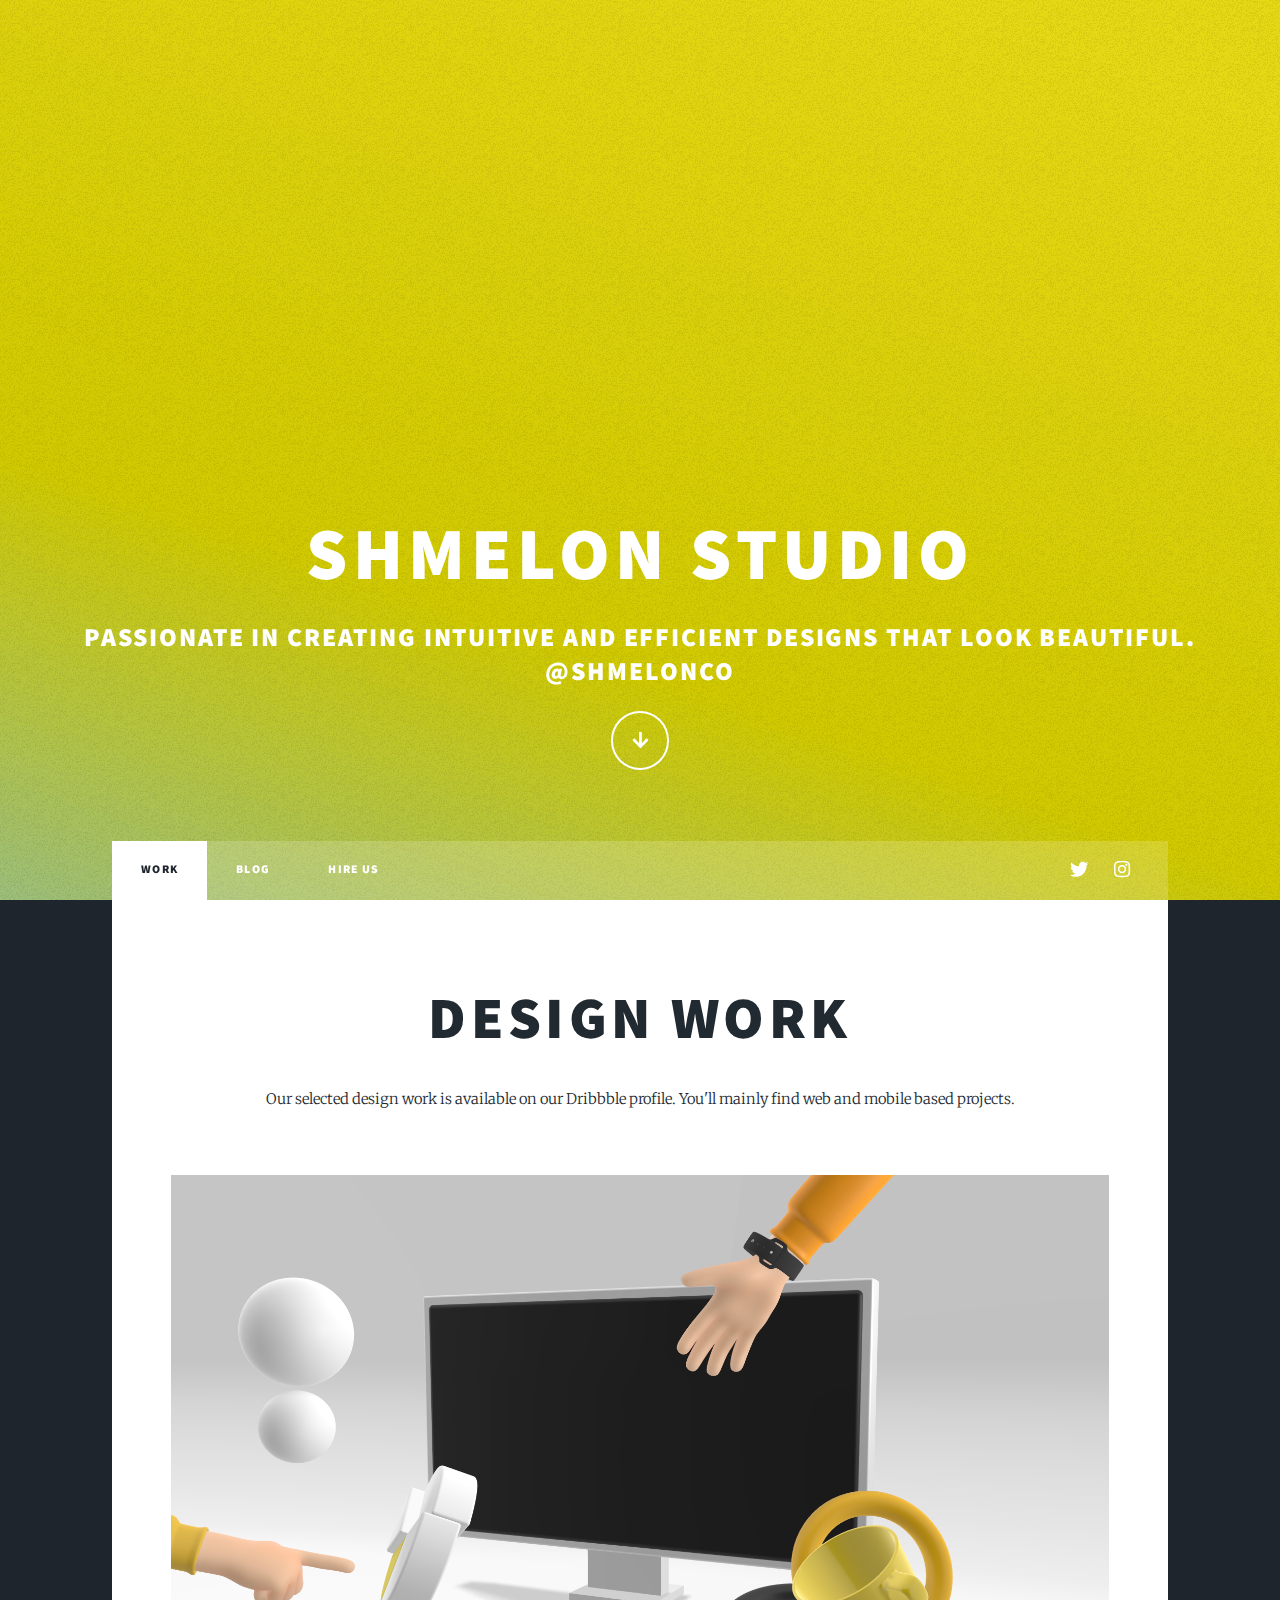
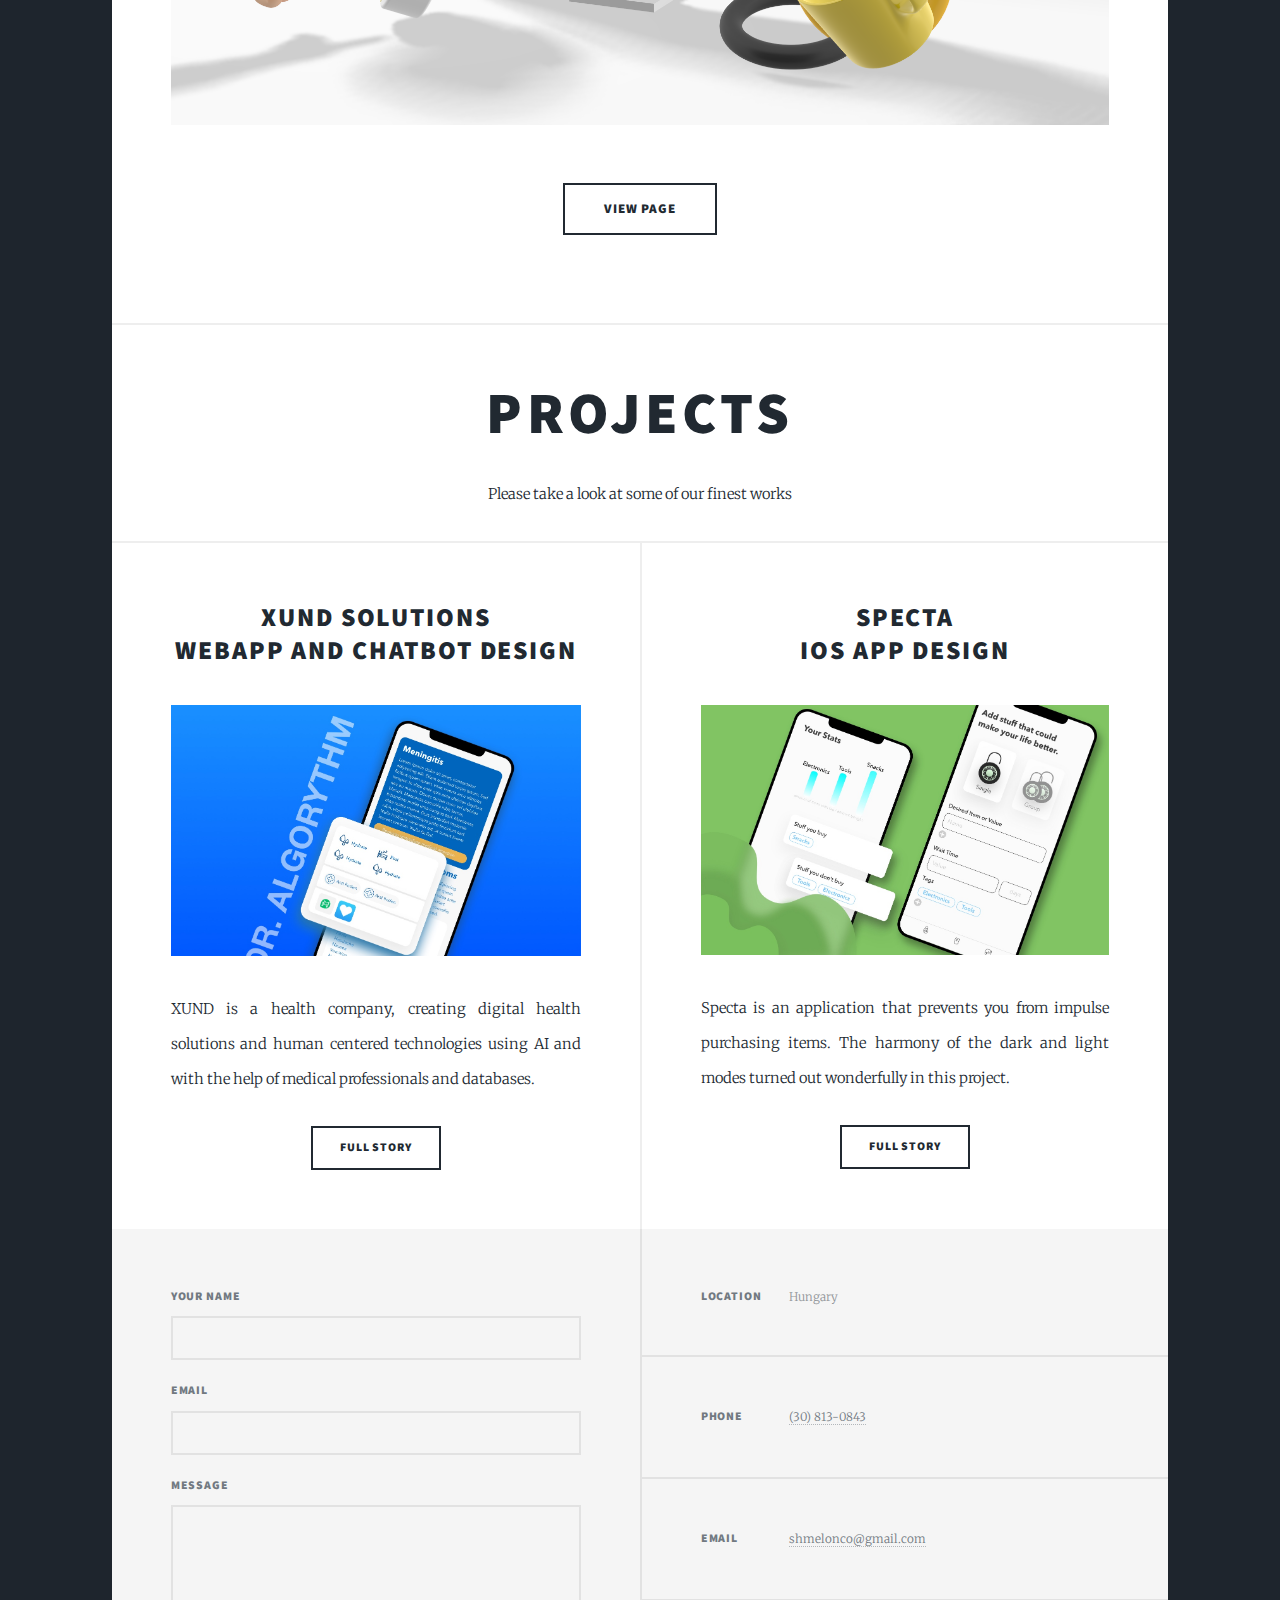
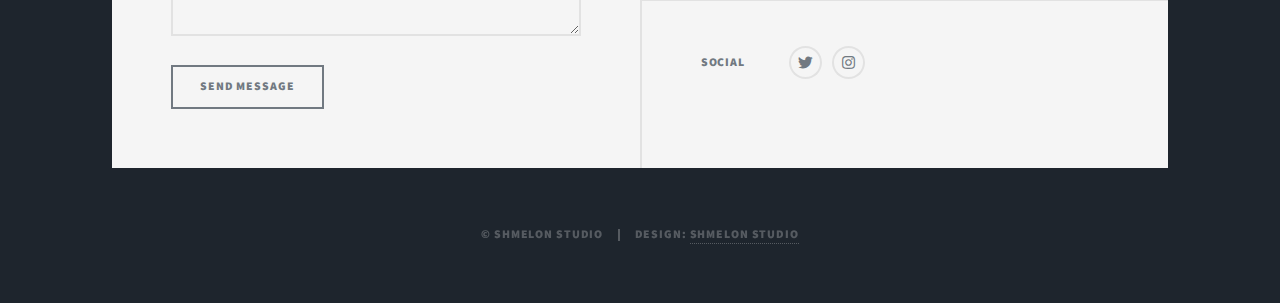
==== index.html @ ffd847ae "Add files via upload" ====
<!DOCTYPE HTML>
<!--
	Shmelon Studios
	shmelon.github.com | @shmelonco	
-->
<html>
	<head>
		<title>Shmelon Co.</title>
		<meta charset="utf-8" />
		<meta name="viewport" content="width=device-width, initial-scale=1, user-scalable=no" />
		<link rel="stylesheet" href="assets/css/main.css" />
		<noscript><link rel="stylesheet" href="assets/css/noscript.css" /></noscript>
	</head>
	<body class="is-preload">

		<!-- Wrapper -->
			<div id="wrapper" class="fade-in">

				<!-- Intro -->
					<div id="intro">
						<h1>SHMELON STUDIO</h1>
						<h2>Passionate in creating intuitive and efficient designs that look beautiful.<br/> <a href="https://twitter.com/shmelonco">@shmelonco</a></h2>
						<ul class="actions">
							<li><a href="#header" class="button icon solid solo fa-arrow-down scrolly">Continue</a></li>
						</ul>
					</div>

				<!-- Header -->
					<header id="header">
						<a href="index.html" class="logo">shmelon studio</a>
					</header>

				<!-- Nav -->
					<nav id="nav">
						<ul class="links">
							<li class="active"><a href="index.html">Work</a></li>
							<li><a href="generic.html">Blog</a></li>
							<li><a href="elements.html">Hire us</a></li>
						</ul>
						<ul class="icons">
							<li><a href="https://twitter.com/shmelonco" class="icon brands fa-twitter"><span class="label">Twitter</span></a></li>
							<li><a href="https://www.instagram.com/shmelonstudios/?hl=en" class="icon brands fa-instagram"><span class="label">Instagram</span></a></li>
						</ul>
					</nav>

				<!-- Main -->
					<div id="main">

						<!-- Featured Post -->
							<article class="post featured">
								<header class="major">
									<h2><a href="https://dribbble.com/ShmelonStudios/shots">Design Work</a></h2>
									<h>Our selected design work is available on our Dribbble profile. You'll mainly find web and mobile based projects.</h>
								</header>
								<a href="https://dribbble.com/ShmelonStudios/shots" class="image main"><img src="images/side_view.png" alt="" /></a>
								<ul class="actions special">
									<li><a href="https://dribbble.com/ShmelonStudios/shots" class="button large">View Page</a></li>
								</ul>
							</article>

						<!-- Posts -->
						<header class="major">
							<h1>Projects</a></h1>
							<h>Please take a look at some of our finest works</h>
						</header>

							<section class="posts">
								<article>
									<header>
										
										<h2><a href="#">XUND Solutions<br />
										Webapp and Chatbot design</a></h2>
									</header>
									<a href="#" class="image fit"><img src="images/xunddisplay.jpg" alt="" /></a>
									<p>XUND is a health company, creating digital health solutions and human centered technologies using AI and with the help of medical professionals and databases.</p>
									<ul class="actions special">
										<li><a href="#" class="button">Full Story</a></li>
									</ul>
								</article>
								<article>
									<header>
										
										<h2><a href="#">Specta<br />
										iOS App design</a></h2>
									</header>
									<a href="#" class="image fit"><img src="images/spectadisplay.jpg" alt="" /></a>
									<p>Specta is an application that prevents you from impulse purchasing items. The harmony of the dark and light modes turned out wonderfully in this project.</p>
									<ul class="actions special">
										<li><a href="#" class="button">Full Story</a></li>
									</ul>
								</article>
								
							</section>
					</div>

				<!-- Footer -->
					<footer id="footer">
						<section>
							<form method="post" action="#">
								<div class="fields">
									<div class="field">
										<label for="name">Your Name</label>
										<input type="text" name="name" id="name" />
									</div>
									<div class="field">
										<label for="email">Email</label>
										<input type="text" name="email" id="email" />
									</div>
									<div class="field">
										<label for="message">Message</label>
										<textarea name="message" id="message" rows="3"></textarea>
									</div>
								</div>
								<ul class="actions">
									<li><input type="submit" value="Send Message" /></li>
								</ul>
							</form>
						</section>
						<section class="split contact">
							<section class="alt">
								<h3>Location</h3>
								<p>Hungary</p>
							</section>
							<section>
								<h3>Phone</h3>
								<p><a href="#">(30) 813-0843</a></p>
							</section>
							<section>
								<h3>Email</h3>
								<p><a href="#">shmelonco@gmail.com</a></p>
							</section>
							<section>
								<h3>Social</h3>
								<ul class="icons alt">
									<li><a href="https://twitter.com/shmelonco" class="icon brands alt fa-twitter"><span class="label">Twitter</span></a></li>
									
									<li><a href="https://www.instagram.com/shmelonstudios/?hl=en" class="icon brands alt fa-instagram"><span class="label">Instagram</span></a></li>
									
								</ul>
							</section>
						</section>
					</footer>

				<!-- Copyright -->
					<div id="copyright">
						<ul><li>&copy; Shmelon Studio</li><li>Design: <a href="#">Shmelon Studio</a></li></ul>
					</div>

			</div>

		<!-- Scripts -->
			<script src="assets/js/jquery.min.js"></script>
			<script src="assets/js/jquery.scrollex.min.js"></script>
			<script src="assets/js/jquery.scrolly.min.js"></script>
			<script src="assets/js/browser.min.js"></script>
			<script src="assets/js/breakpoints.min.js"></script>
			<script src="assets/js/util.js"></script>
			<script src="assets/js/main.js"></script>

	</body>
</html>
---- assets/css/main.css ----
@import url(fontawesome-all.min.css);
@import url("https://fonts.googleapis.com/css?family=Merriweather:300,700,300italic,700italic|Source+Sans+Pro:900");

/*
	Massively by HTML5 UP
	html5up.net | @ajlkn
	Free for personal and commercial use under the CCA 3.0 license (html5up.net/license)
*/

html, body, div, span, applet, object,
iframe, h1, h2, h3, h4, h5, h6, p, blockquote,
pre, a, abbr, acronym, address, big, cite,
code, del, dfn, em, img, ins, kbd, q, s, samp,
small, strike, strong, sub, sup, tt, var, b,
u, i, center, dl, dt, dd, ol, ul, li, fieldset,
form, label, legend, table, caption, tbody,
tfoot, thead, tr, th, td, article, aside,
canvas, details, embed, figure, figcaption,
footer, header, hgroup, menu, nav, output, ruby,
section, summary, time, mark, audio, video {
	margin: 0;
	padding: 0;
	border: 0;
	font-size: 100%;
	font: inherit;
	vertical-align: baseline;}

article, aside, details, figcaption, figure,
footer, header, hgroup, menu, nav, section {
	display: block;}

body {
	line-height: 1;
}

ol, ul {
	list-style: none;
}

blockquote, q {
	quotes: none;
}

	blockquote:before, blockquote:after, q:before, q:after {
		content: '';
		content: none;
	}

table {
	border-collapse: collapse;
	border-spacing: 0;
}

body {
	-webkit-text-size-adjust: none;
}

mark {
	background-color: transparent;
	color: inherit;
}

input::-moz-focus-inner {
	border: 0;
	padding: 0;
}

input, select, textarea {
	-moz-appearance: none;
	-webkit-appearance: none;
	-ms-appearance: none;
	appearance: none;
}

/* Basic */

	@-ms-viewport {
		width: device-width;
	}

	body {
		-ms-overflow-style: scrollbar;
	}

	@media screen and (max-width: 480px) {

		html, body {
			min-width: 320px;
		}

	}

	html {
		box-sizing: border-box;
	}

	*, *:before, *:after {
		box-sizing: inherit;
	}

	body {
		background-color: #1e252d;
	}

		body.is-preload *, body.is-preload *:before, body.is-preload *:after {
			-moz-animation: none !important;
			-webkit-animation: none !important;
			-ms-animation: none !important;
			animation: none !important;
			-moz-transition: none !important;
			-webkit-transition: none !important;
			-ms-transition: none !important;
			transition: none !important;
		}

/* Type */

	html {
		font-size: 16pt;
	}

		@media screen and (max-width: 1680px) {

			html {
				font-size: 12pt;
			}

		}

		@media screen and (max-width: 1280px) {

			html {
				font-size: 11pt;
			}

		}

		@media screen and (max-width: 360px) {

			html {
				font-size: 10pt;
			}

		}

	body {
		color: #212931;
	}

	body, input, select, textarea {
		font-family: "Merriweather", Georgia, serif;
		font-weight: 300;
		font-size: 1rem;
		line-height: 2.375;
	}

	a {
		-moz-transition: color 0.2s ease-in-out, background-color 0.2s ease-in-out, border-color 0.2s ease-in-out, box-shadow 0.2s ease-in-out;
		-webkit-transition: color 0.2s ease-in-out, background-color 0.2s ease-in-out, border-color 0.2s ease-in-out, box-shadow 0.2s ease-in-out;
		-ms-transition: color 0.2s ease-in-out, background-color 0.2s ease-in-out, border-color 0.2s ease-in-out, box-shadow 0.2s ease-in-out;
		transition: color 0.2s ease-in-out, background-color 0.2s ease-in-out, border-color 0.2s ease-in-out, box-shadow 0.2s ease-in-out;
		border-bottom: dotted 1px;
		text-decoration: none;
	}

		a:hover {
			border-bottom-color: transparent;
		}

	strong, b {
		font-weight: 600;
	}

	em, i {
		font-style: italic;
	}

	p {
		text-align: justify;
		margin: 0 0 2rem 0;
	}

	h1, h2, h3, h4, h5, h6 {
		font-family: "Source Sans Pro", Helvetica, sans-serif;
		font-weight: 900;
		line-height: 1.5;
		letter-spacing: 0.075em;
		text-transform: uppercase;
		margin: 0 0 1rem 0;
	}

		h1 a, h2 a, h3 a, h4 a, h5 a, h6 a {
			border-bottom: 0;
			color: inherit;
			text-decoration: none;
		}

	h1 {
		font-size: 4rem;
		line-height: 1.1;
		margin: 0 0 2rem 0;
	}

	h2 {
		font-size: 1.75rem;
		line-height: 1.3;
		margin: 0 0 1.5rem 0;
	}

	h3 {
		font-size: 1.25rem;
		margin: 0 0 1.5rem 0;
	}

	h4 {
		font-size: 1rem;
	}

	h5 {
		font-size: 0.9rem;
	}

	h6 {
		font-size: 0.8rem;
	}

	sub {
		font-size: 0.8rem;
		position: relative;
		top: 0.5rem;
	}

	sup {
		font-size: 0.8rem;
		position: relative;
		top: -0.5rem;
	}

	blockquote {
		border-left: solid 4px;
		font-style: italic;
		margin: 0 0 2rem 0;
		padding: 0.5rem 0 0.5rem 2rem;
	}

	code {
		border: solid 2px;
		font-family: "Courier New", monospace;
		font-size: 0.9rem;
		margin: 0 0.25rem;
		padding: 0.25rem 0.65rem;
	}

	pre {
		-webkit-overflow-scrolling: touch;
		font-family: "Courier New", monospace;
		font-size: 0.9rem;
		margin: 0 0 2rem 0;
	}

		pre code {
			display: block;
			line-height: 1.75;
			padding: 1rem 1.5rem;
			overflow-x: auto;
		}

	hr {
		border: 0;
		border-bottom: solid 2px;
		margin: 3rem 0;
	}

		hr.major {
			margin: 5rem 0;
		}

	.align-left {
		text-align: left;
	}

	.align-center {
		text-align: center;
	}

	.align-right {
		text-align: right;
	}

	input, select, textarea {
		color: #212931;
	}

	a {
		color: #212931;
		border-bottom-color: rgba(33, 41, 49, 0.5);
	}

		a:hover {
			border-bottom-color: transparent;
			color: #18bfef !important;
		}

	strong, b {
		color: #212931;
	}

	h1, h2, h3, h4, h5, h6 {
		color: #212931;
	}

	blockquote {
		border-left-color: #eeeeee;
	}

	code {
		background: rgba(220, 220, 220, 0.25);
		border-color: #eeeeee;
	}

	hr {
		border-bottom-color: #eeeeee;
	}

/* Row */

	.row {
		display: flex;
		flex-wrap: wrap;
		box-sizing: border-box;
		align-items: stretch;
	}

		.row > * {
			box-sizing: border-box;
		}

		.row.gtr-uniform > * > :last-child {
			margin-bottom: 0;
		}

		.row.aln-left {
			justify-content: flex-start;
		}

		.row.aln-center {
			justify-content: center;
		}

		.row.aln-right {
			justify-content: flex-end;
		}

		.row.aln-top {
			align-items: flex-start;
		}

		.row.aln-middle {
			align-items: center;
		}

		.row.aln-bottom {
			align-items: flex-end;
		}

		.row > .imp {
			order: -1;
		}

		.row > .col-1 {
			width: 8.33333%;
		}

		.row > .off-1 {
			margin-left: 8.33333%;
		}

		.row > .col-2 {
			width: 16.66667%;
		}

		.row > .off-2 {
			margin-left: 16.66667%;
		}

		.row > .col-3 {
			width: 25%;
		}

		.row > .off-3 {
			margin-left: 25%;
		}

		.row > .col-4 {
			width: 33.33333%;
		}

		.row > .off-4 {
			margin-left: 33.33333%;
		}

		.row > .col-5 {
			width: 41.66667%;
		}

		.row > .off-5 {
			margin-left: 41.66667%;
		}

		.row > .col-6 {
			width: 50%;
		}

		.row > .off-6 {
			margin-left: 50%;
		}

		.row > .col-7 {
			width: 58.33333%;
		}

		.row > .off-7 {
			margin-left: 58.33333%;
		}

		.row > .col-8 {
			width: 66.66667%;
		}

		.row > .off-8 {
			margin-left: 66.66667%;
		}

		.row > .col-9 {
			width: 75%;
		}

		.row > .off-9 {
			margin-left: 75%;
		}

		.row > .col-10 {
			width: 83.33333%;
		}

		.row > .off-10 {
			margin-left: 83.33333%;
		}

		.row > .col-11 {
			width: 91.66667%;
		}

		.row > .off-11 {
			margin-left: 91.66667%;
		}

		.row > .col-12 {
			width: 100%;
		}

		.row > .off-12 {
			margin-left: 100%;
		}

		.row.gtr-0 {
			margin-top: 0;
			margin-left: 0rem;
		}

			.row.gtr-0 > * {
				padding: 0 0 0 0rem;
			}

			.row.gtr-0.gtr-uniform {
				margin-top: 0rem;
			}

				.row.gtr-0.gtr-uniform > * {
					padding-top: 0rem;
				}

		.row.gtr-25 {
			margin-top: 0;
			margin-left: -0.375rem;
		}

			.row.gtr-25 > * {
				padding: 0 0 0 0.375rem;
			}

			.row.gtr-25.gtr-uniform {
				margin-top: -0.375rem;
			}

				.row.gtr-25.gtr-uniform > * {
					padding-top: 0.375rem;
				}

		.row.gtr-50 {
			margin-top: 0;
			margin-left: -0.75rem;
		}

			.row.gtr-50 > * {
				padding: 0 0 0 0.75rem;
			}

			.row.gtr-50.gtr-uniform {
				margin-top: -0.75rem;
			}

				.row.gtr-50.gtr-uniform > * {
					padding-top: 0.75rem;
				}

		.row {
			margin-top: 0;
			margin-left: -1.5rem;
		}

			.row > * {
				padding: 0 0 0 1.5rem;
			}

			.row.gtr-uniform {
				margin-top: -1.5rem;
			}

				.row.gtr-uniform > * {
					padding-top: 1.5rem;
				}

		.row.gtr-150 {
			margin-top: 0;
			margin-left: -2.25rem;
		}

			.row.gtr-150 > * {
				padding: 0 0 0 2.25rem;
			}

			.row.gtr-150.gtr-uniform {
				margin-top: -2.25rem;
			}

				.row.gtr-150.gtr-uniform > * {
					padding-top: 2.25rem;
				}

		.row.gtr-200 {
			margin-top: 0;
			margin-left: -3rem;
		}

			.row.gtr-200 > * {
				padding: 0 0 0 3rem;
			}

			.row.gtr-200.gtr-uniform {
				margin-top: -3rem;
			}

				.row.gtr-200.gtr-uniform > * {
					padding-top: 3rem;
				}

		@media screen and (max-width: 1680px) {

			.row {
				display: flex;
				flex-wrap: wrap;
				box-sizing: border-box;
				align-items: stretch;
			}

				.row > * {
					box-sizing: border-box;
				}

				.row.gtr-uniform > * > :last-child {
					margin-bottom: 0;
				}

				.row.aln-left {
					justify-content: flex-start;
				}

				.row.aln-center {
					justify-content: center;
				}

				.row.aln-right {
					justify-content: flex-end;
				}

				.row.aln-top {
					align-items: flex-start;
				}

				.row.aln-middle {
					align-items: center;
				}

				.row.aln-bottom {
					align-items: flex-end;
				}

				.row > .imp-xlarge {
					order: -1;
				}

				.row > .col-1-xlarge {
					width: 8.33333%;
				}

				.row > .off-1-xlarge {
					margin-left: 8.33333%;
				}

				.row > .col-2-xlarge {
					width: 16.66667%;
				}

				.row > .off-2-xlarge {
					margin-left: 16.66667%;
				}

				.row > .col-3-xlarge {
					width: 25%;
				}

				.row > .off-3-xlarge {
					margin-left: 25%;
				}

				.row > .col-4-xlarge {
					width: 33.33333%;
				}

				.row > .off-4-xlarge {
					margin-left: 33.33333%;
				}

				.row > .col-5-xlarge {
					width: 41.66667%;
				}

				.row > .off-5-xlarge {
					margin-left: 41.66667%;
				}

				.row > .col-6-xlarge {
					width: 50%;
				}

				.row > .off-6-xlarge {
					margin-left: 50%;
				}

				.row > .col-7-xlarge {
					width: 58.33333%;
				}

				.row > .off-7-xlarge {
					margin-left: 58.33333%;
				}

				.row > .col-8-xlarge {
					width: 66.66667%;
				}

				.row > .off-8-xlarge {
					margin-left: 66.66667%;
				}

				.row > .col-9-xlarge {
					width: 75%;
				}

				.row > .off-9-xlarge {
					margin-left: 75%;
				}

				.row > .col-10-xlarge {
					width: 83.33333%;
				}

				.row > .off-10-xlarge {
					margin-left: 83.33333%;
				}

				.row > .col-11-xlarge {
					width: 91.66667%;
				}

				.row > .off-11-xlarge {
					margin-left: 91.66667%;
				}

				.row > .col-12-xlarge {
					width: 100%;
				}

				.row > .off-12-xlarge {
					margin-left: 100%;
				}

				.row.gtr-0 {
					margin-top: 0;
					margin-left: 0rem;
				}

					.row.gtr-0 > * {
						padding: 0 0 0 0rem;
					}

					.row.gtr-0.gtr-uniform {
						margin-top: 0rem;
					}

						.row.gtr-0.gtr-uniform > * {
							padding-top: 0rem;
						}

				.row.gtr-25 {
					margin-top: 0;
					margin-left: -0.375rem;
				}

					.row.gtr-25 > * {
						padding: 0 0 0 0.375rem;
					}

					.row.gtr-25.gtr-uniform {
						margin-top: -0.375rem;
					}

						.row.gtr-25.gtr-uniform > * {
							padding-top: 0.375rem;
						}

				.row.gtr-50 {
					margin-top: 0;
					margin-left: -0.75rem;
				}

					.row.gtr-50 > * {
						padding: 0 0 0 0.75rem;
					}

					.row.gtr-50.gtr-uniform {
						margin-top: -0.75rem;
					}

						.row.gtr-50.gtr-uniform > * {
							padding-top: 0.75rem;
						}

				.row {
					margin-top: 0;
					margin-left: -1.5rem;
				}

					.row > * {
						padding: 0 0 0 1.5rem;
					}

					.row.gtr-uniform {
						margin-top: -1.5rem;
					}

						.row.gtr-uniform > * {
							padding-top: 1.5rem;
						}

				.row.gtr-150 {
					margin-top: 0;
					margin-left: -2.25rem;
				}

					.row.gtr-150 > * {
						padding: 0 0 0 2.25rem;
					}

					.row.gtr-150.gtr-uniform {
						margin-top: -2.25rem;
					}

						.row.gtr-150.gtr-uniform > * {
							padding-top: 2.25rem;
						}

				.row.gtr-200 {
					margin-top: 0;
					margin-left: -3rem;
				}

					.row.gtr-200 > * {
						padding: 0 0 0 3rem;
					}

					.row.gtr-200.gtr-uniform {
						margin-top: -3rem;
					}

						.row.gtr-200.gtr-uniform > * {
							padding-top: 3rem;
						}

		}

		@media screen and (max-width: 1280px) {

			.row {
				display: flex;
				flex-wrap: wrap;
				box-sizing: border-box;
				align-items: stretch;
			}

				.row > * {
					box-sizing: border-box;
				}

				.row.gtr-uniform > * > :last-child {
					margin-bottom: 0;
				}

				.row.aln-left {
					justify-content: flex-start;
				}

				.row.aln-center {
					justify-content: center;
				}

				.row.aln-right {
					justify-content: flex-end;
				}

				.row.aln-top {
					align-items: flex-start;
				}

				.row.aln-middle {
					align-items: center;
				}

				.row.aln-bottom {
					align-items: flex-end;
				}

				.row > .imp-large {
					order: -1;
				}

				.row > .col-1-large {
					width: 8.33333%;
				}

				.row > .off-1-large {
					margin-left: 8.33333%;
				}

				.row > .col-2-large {
					width: 16.66667%;
				}

				.row > .off-2-large {
					margin-left: 16.66667%;
				}

				.row > .col-3-large {
					width: 25%;
				}

				.row > .off-3-large {
					margin-left: 25%;
				}

				.row > .col-4-large {
					width: 33.33333%;
				}

				.row > .off-4-large {
					margin-left: 33.33333%;
				}

				.row > .col-5-large {
					width: 41.66667%;
				}

				.row > .off-5-large {
					margin-left: 41.66667%;
				}

				.row > .col-6-large {
					width: 50%;
				}

				.row > .off-6-large {
					margin-left: 50%;
				}

				.row > .col-7-large {
					width: 58.33333%;
				}

				.row > .off-7-large {
					margin-left: 58.33333%;
				}

				.row > .col-8-large {
					width: 66.66667%;
				}

				.row > .off-8-large {
					margin-left: 66.66667%;
				}

				.row > .col-9-large {
					width: 75%;
				}

				.row > .off-9-large {
					margin-left: 75%;
				}

				.row > .col-10-large {
					width: 83.33333%;
				}

				.row > .off-10-large {
					margin-left: 83.33333%;
				}

				.row > .col-11-large {
					width: 91.66667%;
				}

				.row > .off-11-large {
					margin-left: 91.66667%;
				}

				.row > .col-12-large {
					width: 100%;
				}

				.row > .off-12-large {
					margin-left: 100%;
				}

				.row.gtr-0 {
					margin-top: 0;
					margin-left: 0rem;
				}

					.row.gtr-0 > * {
						padding: 0 0 0 0rem;
					}

					.row.gtr-0.gtr-uniform {
						margin-top: 0rem;
					}

						.row.gtr-0.gtr-uniform > * {
							padding-top: 0rem;
						}

				.row.gtr-25 {
					margin-top: 0;
					margin-left: -0.375rem;
				}

					.row.gtr-25 > * {
						padding: 0 0 0 0.375rem;
					}

					.row.gtr-25.gtr-uniform {
						margin-top: -0.375rem;
					}

						.row.gtr-25.gtr-uniform > * {
							padding-top: 0.375rem;
						}

				.row.gtr-50 {
					margin-top: 0;
					margin-left: -0.75rem;
				}

					.row.gtr-50 > * {
						padding: 0 0 0 0.75rem;
					}

					.row.gtr-50.gtr-uniform {
						margin-top: -0.75rem;
					}

						.row.gtr-50.gtr-uniform > * {
							padding-top: 0.75rem;
						}

				.row {
					margin-top: 0;
					margin-left: -1.5rem;
				}

					.row > * {
						padding: 0 0 0 1.5rem;
					}

					.row.gtr-uniform {
						margin-top: -1.5rem;
					}

						.row.gtr-uniform > * {
							padding-top: 1.5rem;
						}

				.row.gtr-150 {
					margin-top: 0;
					margin-left: -2.25rem;
				}

					.row.gtr-150 > * {
						padding: 0 0 0 2.25rem;
					}

					.row.gtr-150.gtr-uniform {
						margin-top: -2.25rem;
					}

						.row.gtr-150.gtr-uniform > * {
							padding-top: 2.25rem;
						}

				.row.gtr-200 {
					margin-top: 0;
					margin-left: -3rem;
				}

					.row.gtr-200 > * {
						padding: 0 0 0 3rem;
					}

					.row.gtr-200.gtr-uniform {
						margin-top: -3rem;
					}

						.row.gtr-200.gtr-uniform > * {
							padding-top: 3rem;
						}

		}

		@media screen and (max-width: 980px) {

			.row {
				display: flex;
				flex-wrap: wrap;
				box-sizing: border-box;
				align-items: stretch;
			}

				.row > * {
					box-sizing: border-box;
				}

				.row.gtr-uniform > * > :last-child {
					margin-bottom: 0;
				}

				.row.aln-left {
					justify-content: flex-start;
				}

				.row.aln-center {
					justify-content: center;
				}

				.row.aln-right {
					justify-content: flex-end;
				}

				.row.aln-top {
					align-items: flex-start;
				}

				.row.aln-middle {
					align-items: center;
				}

				.row.aln-bottom {
					align-items: flex-end;
				}

				.row > .imp-medium {
					order: -1;
				}

				.row > .col-1-medium {
					width: 8.33333%;
				}

				.row > .off-1-medium {
					margin-left: 8.33333%;
				}

				.row > .col-2-medium {
					width: 16.66667%;
				}

				.row > .off-2-medium {
					margin-left: 16.66667%;
				}

				.row > .col-3-medium {
					width: 25%;
				}

				.row > .off-3-medium {
					margin-left: 25%;
				}

				.row > .col-4-medium {
					width: 33.33333%;
				}

				.row > .off-4-medium {
					margin-left: 33.33333%;
				}

				.row > .col-5-medium {
					width: 41.66667%;
				}

				.row > .off-5-medium {
					margin-left: 41.66667%;
				}

				.row > .col-6-medium {
					width: 50%;
				}

				.row > .off-6-medium {
					margin-left: 50%;
				}

				.row > .col-7-medium {
					width: 58.33333%;
				}

				.row > .off-7-medium {
					margin-left: 58.33333%;
				}

				.row > .col-8-medium {
					width: 66.66667%;
				}

				.row > .off-8-medium {
					margin-left: 66.66667%;
				}

				.row > .col-9-medium {
					width: 75%;
				}

				.row > .off-9-medium {
					margin-left: 75%;
				}

				.row > .col-10-medium {
					width: 83.33333%;
				}

				.row > .off-10-medium {
					margin-left: 83.33333%;
				}

				.row > .col-11-medium {
					width: 91.66667%;
				}

				.row > .off-11-medium {
					margin-left: 91.66667%;
				}

				.row > .col-12-medium {
					width: 100%;
				}

				.row > .off-12-medium {
					margin-left: 100%;
				}

				.row.gtr-0 {
					margin-top: 0;
					margin-left: 0rem;
				}

					.row.gtr-0 > * {
						padding: 0 0 0 0rem;
					}

					.row.gtr-0.gtr-uniform {
						margin-top: 0rem;
					}

						.row.gtr-0.gtr-uniform > * {
							padding-top: 0rem;
						}

				.row.gtr-25 {
					margin-top: 0;
					margin-left: -0.375rem;
				}

					.row.gtr-25 > * {
						padding: 0 0 0 0.375rem;
					}

					.row.gtr-25.gtr-uniform {
						margin-top: -0.375rem;
					}

						.row.gtr-25.gtr-uniform > * {
							padding-top: 0.375rem;
						}

				.row.gtr-50 {
					margin-top: 0;
					margin-left: -0.75rem;
				}

					.row.gtr-50 > * {
						padding: 0 0 0 0.75rem;
					}

					.row.gtr-50.gtr-uniform {
						margin-top: -0.75rem;
					}

						.row.gtr-50.gtr-uniform > * {
							padding-top: 0.75rem;
						}

				.row {
					margin-top: 0;
					margin-left: -1.5rem;
				}

					.row > * {
						padding: 0 0 0 1.5rem;
					}

					.row.gtr-uniform {
						margin-top: -1.5rem;
					}

						.row.gtr-uniform > * {
							padding-top: 1.5rem;
						}

				.row.gtr-150 {
					margin-top: 0;
					margin-left: -2.25rem;
				}

					.row.gtr-150 > * {
						padding: 0 0 0 2.25rem;
					}

					.row.gtr-150.gtr-uniform {
						margin-top: -2.25rem;
					}

						.row.gtr-150.gtr-uniform > * {
							padding-top: 2.25rem;
						}

				.row.gtr-200 {
					margin-top: 0;
					margin-left: -3rem;
				}

					.row.gtr-200 > * {
						padding: 0 0 0 3rem;
					}

					.row.gtr-200.gtr-uniform {
						margin-top: -3rem;
					}

						.row.gtr-200.gtr-uniform > * {
							padding-top: 3rem;
						}

		}

		@media screen and (max-width: 736px) {

			.row {
				display: flex;
				flex-wrap: wrap;
				box-sizing: border-box;
				align-items: stretch;
			}

				.row > * {
					box-sizing: border-box;
				}

				.row.gtr-uniform > * > :last-child {
					margin-bottom: 0;
				}

				.row.aln-left {
					justify-content: flex-start;
				}

				.row.aln-center {
					justify-content: center;
				}

				.row.aln-right {
					justify-content: flex-end;
				}

				.row.aln-top {
					align-items: flex-start;
				}

				.row.aln-middle {
					align-items: center;
				}

				.row.aln-bottom {
					align-items: flex-end;
				}

				.row > .imp-small {
					order: -1;
				}

				.row > .col-1-small {
					width: 8.33333%;
				}

				.row > .off-1-small {
					margin-left: 8.33333%;
				}

				.row > .col-2-small {
					width: 16.66667%;
				}

				.row > .off-2-small {
					margin-left: 16.66667%;
				}

				.row > .col-3-small {
					width: 25%;
				}

				.row > .off-3-small {
					margin-left: 25%;
				}

				.row > .col-4-small {
					width: 33.33333%;
				}

				.row > .off-4-small {
					margin-left: 33.33333%;
				}

				.row > .col-5-small {
					width: 41.66667%;
				}

				.row > .off-5-small {
					margin-left: 41.66667%;
				}

				.row > .col-6-small {
					width: 50%;
				}

				.row > .off-6-small {
					margin-left: 50%;
				}

				.row > .col-7-small {
					width: 58.33333%;
				}

				.row > .off-7-small {
					margin-left: 58.33333%;
				}

				.row > .col-8-small {
					width: 66.66667%;
				}

				.row > .off-8-small {
					margin-left: 66.66667%;
				}

				.row > .col-9-small {
					width: 75%;
				}

				.row > .off-9-small {
					margin-left: 75%;
				}

				.row > .col-10-small {
					width: 83.33333%;
				}

				.row > .off-10-small {
					margin-left: 83.33333%;
				}

				.row > .col-11-small {
					width: 91.66667%;
				}

				.row > .off-11-small {
					margin-left: 91.66667%;
				}

				.row > .col-12-small {
					width: 100%;
				}

				.row > .off-12-small {
					margin-left: 100%;
				}

				.row.gtr-0 {
					margin-top: 0;
					margin-left: 0rem;
				}

					.row.gtr-0 > * {
						padding: 0 0 0 0rem;
					}

					.row.gtr-0.gtr-uniform {
						margin-top: 0rem;
					}

						.row.gtr-0.gtr-uniform > * {
							padding-top: 0rem;
						}

				.row.gtr-25 {
					margin-top: 0;
					margin-left: -0.375rem;
				}

					.row.gtr-25 > * {
						padding: 0 0 0 0.375rem;
					}

					.row.gtr-25.gtr-uniform {
						margin-top: -0.375rem;
					}

						.row.gtr-25.gtr-uniform > * {
							padding-top: 0.375rem;
						}

				.row.gtr-50 {
					margin-top: 0;
					margin-left: -0.75rem;
				}

					.row.gtr-50 > * {
						padding: 0 0 0 0.75rem;
					}

					.row.gtr-50.gtr-uniform {
						margin-top: -0.75rem;
					}

						.row.gtr-50.gtr-uniform > * {
							padding-top: 0.75rem;
						}

				.row {
					margin-top: 0;
					margin-left: -1.5rem;
				}

					.row > * {
						padding: 0 0 0 1.5rem;
					}

					.row.gtr-uniform {
						margin-top: -1.5rem;
					}

						.row.gtr-uniform > * {
							padding-top: 1.5rem;
						}

				.row.gtr-150 {
					margin-top: 0;
					margin-left: -2.25rem;
				}

					.row.gtr-150 > * {
						padding: 0 0 0 2.25rem;
					}

					.row.gtr-150.gtr-uniform {
						margin-top: -2.25rem;
					}

						.row.gtr-150.gtr-uniform > * {
							padding-top: 2.25rem;
						}

				.row.gtr-200 {
					margin-top: 0;
					margin-left: -3rem;
				}

					.row.gtr-200 > * {
						padding: 0 0 0 3rem;
					}

					.row.gtr-200.gtr-uniform {
						margin-top: -3rem;
					}

						.row.gtr-200.gtr-uniform > * {
							padding-top: 3rem;
						}

		}

		@media screen and (max-width: 480px) {

			.row {
				display: flex;
				flex-wrap: wrap;
				box-sizing: border-box;
				align-items: stretch;
			}

				.row > * {
					box-sizing: border-box;
				}

				.row.gtr-uniform > * > :last-child {
					margin-bottom: 0;
				}

				.row.aln-left {
					justify-content: flex-start;
				}

				.row.aln-center {
					justify-content: center;
				}

				.row.aln-right {
					justify-content: flex-end;
				}

				.row.aln-top {
					align-items: flex-start;
				}

				.row.aln-middle {
					align-items: center;
				}

				.row.aln-bottom {
					align-items: flex-end;
				}

				.row > .imp-xsmall {
					order: -1;
				}

				.row > .col-1-xsmall {
					width: 8.33333%;
				}

				.row > .off-1-xsmall {
					margin-left: 8.33333%;
				}

				.row > .col-2-xsmall {
					width: 16.66667%;
				}

				.row > .off-2-xsmall {
					margin-left: 16.66667%;
				}

				.row > .col-3-xsmall {
					width: 25%;
				}

				.row > .off-3-xsmall {
					margin-left: 25%;
				}

				.row > .col-4-xsmall {
					width: 33.33333%;
				}

				.row > .off-4-xsmall {
					margin-left: 33.33333%;
				}

				.row > .col-5-xsmall {
					width: 41.66667%;
				}

				.row > .off-5-xsmall {
					margin-left: 41.66667%;
				}

				.row > .col-6-xsmall {
					width: 50%;
				}

				.row > .off-6-xsmall {
					margin-left: 50%;
				}

				.row > .col-7-xsmall {
					width: 58.33333%;
				}

				.row > .off-7-xsmall {
					margin-left: 58.33333%;
				}

				.row > .col-8-xsmall {
					width: 66.66667%;
				}

				.row > .off-8-xsmall {
					margin-left: 66.66667%;
				}

				.row > .col-9-xsmall {
					width: 75%;
				}

				.row > .off-9-xsmall {
					margin-left: 75%;
				}

				.row > .col-10-xsmall {
					width: 83.33333%;
				}

				.row > .off-10-xsmall {
					margin-left: 83.33333%;
				}

				.row > .col-11-xsmall {
					width: 91.66667%;
				}

				.row > .off-11-xsmall {
					margin-left: 91.66667%;
				}

				.row > .col-12-xsmall {
					width: 100%;
				}

				.row > .off-12-xsmall {
					margin-left: 100%;
				}

				.row.gtr-0 {
					margin-top: 0;
					margin-left: 0rem;
				}

					.row.gtr-0 > * {
						padding: 0 0 0 0rem;
					}

					.row.gtr-0.gtr-uniform {
						margin-top: 0rem;
					}

						.row.gtr-0.gtr-uniform > * {
							padding-top: 0rem;
						}

				.row.gtr-25 {
					margin-top: 0;
					margin-left: -0.375rem;
				}

					.row.gtr-25 > * {
						padding: 0 0 0 0.375rem;
					}

					.row.gtr-25.gtr-uniform {
						margin-top: -0.375rem;
					}

						.row.gtr-25.gtr-uniform > * {
							padding-top: 0.375rem;
						}

				.row.gtr-50 {
					margin-top: 0;
					margin-left: -0.75rem;
				}

					.row.gtr-50 > * {
						padding: 0 0 0 0.75rem;
					}

					.row.gtr-50.gtr-uniform {
						margin-top: -0.75rem;
					}

						.row.gtr-50.gtr-uniform > * {
							padding-top: 0.75rem;
						}

				.row {
					margin-top: 0;
					margin-left: -1.5rem;
				}

					.row > * {
						padding: 0 0 0 1.5rem;
					}

					.row.gtr-uniform {
						margin-top: -1.5rem;
					}

						.row.gtr-uniform > * {
							padding-top: 1.5rem;
						}

				.row.gtr-150 {
					margin-top: 0;
					margin-left: -2.25rem;
				}

					.row.gtr-150 > * {
						padding: 0 0 0 2.25rem;
					}

					.row.gtr-150.gtr-uniform {
						margin-top: -2.25rem;
					}

						.row.gtr-150.gtr-uniform > * {
							padding-top: 2.25rem;
						}

				.row.gtr-200 {
					margin-top: 0;
					margin-left: -3rem;
				}

					.row.gtr-200 > * {
						padding: 0 0 0 3rem;
					}

					.row.gtr-200.gtr-uniform {
						margin-top: -3rem;
					}

						.row.gtr-200.gtr-uniform > * {
							padding-top: 3rem;
						}

		}

		@media screen and (max-width: 360px) {

			.row {
				display: flex;
				flex-wrap: wrap;
				box-sizing: border-box;
				align-items: stretch;
			}

				.row > * {
					box-sizing: border-box;
				}

				.row.gtr-uniform > * > :last-child {
					margin-bottom: 0;
				}

				.row.aln-left {
					justify-content: flex-start;
				}

				.row.aln-center {
					justify-content: center;
				}

				.row.aln-right {
					justify-content: flex-end;
				}

				.row.aln-top {
					align-items: flex-start;
				}

				.row.aln-middle {
					align-items: center;
				}

				.row.aln-bottom {
					align-items: flex-end;
				}

				.row > .imp-xxsmall {
					order: -1;
				}

				.row > .col-1-xxsmall {
					width: 8.33333%;
				}

				.row > .off-1-xxsmall {
					margin-left: 8.33333%;
				}

				.row > .col-2-xxsmall {
					width: 16.66667%;
				}

				.row > .off-2-xxsmall {
					margin-left: 16.66667%;
				}

				.row > .col-3-xxsmall {
					width: 25%;
				}

				.row > .off-3-xxsmall {
					margin-left: 25%;
				}

				.row > .col-4-xxsmall {
					width: 33.33333%;
				}

				.row > .off-4-xxsmall {
					margin-left: 33.33333%;
				}

				.row > .col-5-xxsmall {
					width: 41.66667%;
				}

				.row > .off-5-xxsmall {
					margin-left: 41.66667%;
				}

				.row > .col-6-xxsmall {
					width: 50%;
				}

				.row > .off-6-xxsmall {
					margin-left: 50%;
				}

				.row > .col-7-xxsmall {
					width: 58.33333%;
				}

				.row > .off-7-xxsmall {
					margin-left: 58.33333%;
				}

				.row > .col-8-xxsmall {
					width: 66.66667%;
				}

				.row > .off-8-xxsmall {
					margin-left: 66.66667%;
				}

				.row > .col-9-xxsmall {
					width: 75%;
				}

				.row > .off-9-xxsmall {
					margin-left: 75%;
				}

				.row > .col-10-xxsmall {
					width: 83.33333%;
				}

				.row > .off-10-xxsmall {
					margin-left: 83.33333%;
				}

				.row > .col-11-xxsmall {
					width: 91.66667%;
				}

				.row > .off-11-xxsmall {
					margin-left: 91.66667%;
				}

				.row > .col-12-xxsmall {
					width: 100%;
				}

				.row > .off-12-xxsmall {
					margin-left: 100%;
				}

				.row.gtr-0 {
					margin-top: 0;
					margin-left: 0rem;
				}

					.row.gtr-0 > * {
						padding: 0 0 0 0rem;
					}

					.row.gtr-0.gtr-uniform {
						margin-top: 0rem;
					}

						.row.gtr-0.gtr-uniform > * {
							padding-top: 0rem;
						}

				.row.gtr-25 {
					margin-top: 0;
					margin-left: -0.375rem;
				}

					.row.gtr-25 > * {
						padding: 0 0 0 0.375rem;
					}

					.row.gtr-25.gtr-uniform {
						margin-top: -0.375rem;
					}

						.row.gtr-25.gtr-uniform > * {
							padding-top: 0.375rem;
						}

				.row.gtr-50 {
					margin-top: 0;
					margin-left: -0.75rem;
				}

					.row.gtr-50 > * {
						padding: 0 0 0 0.75rem;
					}

					.row.gtr-50.gtr-uniform {
						margin-top: -0.75rem;
					}

						.row.gtr-50.gtr-uniform > * {
							padding-top: 0.75rem;
						}

				.row {
					margin-top: 0;
					margin-left: -1.5rem;
				}

					.row > * {
						padding: 0 0 0 1.5rem;
					}

					.row.gtr-uniform {
						margin-top: -1.5rem;
					}

						.row.gtr-uniform > * {
							padding-top: 1.5rem;
						}

				.row.gtr-150 {
					margin-top: 0;
					margin-left: -2.25rem;
				}

					.row.gtr-150 > * {
						padding: 0 0 0 2.25rem;
					}

					.row.gtr-150.gtr-uniform {
						margin-top: -2.25rem;
					}

						.row.gtr-150.gtr-uniform > * {
							padding-top: 2.25rem;
						}

				.row.gtr-200 {
					margin-top: 0;
					margin-left: -3rem;
				}

					.row.gtr-200 > * {
						padding: 0 0 0 3rem;
					}

					.row.gtr-200.gtr-uniform {
						margin-top: -3rem;
					}

						.row.gtr-200.gtr-uniform > * {
							padding-top: 3rem;
						}

		}

/* Box */

	.box {
		border: solid 2px;
		margin-bottom: 2rem;
		padding: 1.5rem;
	}

		.box > :last-child,
		.box > :last-child > :last-child,
		.box > :last-child > :last-child > :last-child {
			margin-bottom: 0;
		}

		.box.alt {
			border: 0;
			border-radius: 0;
			padding: 0;
		}

	.box {
		border-color: #eeeeee;
	}

/* Button */

	input[type="submit"],
	input[type="reset"],
	input[type="button"],
	button,
	.button {
		-moz-appearance: none;
		-webkit-appearance: none;
		-ms-appearance: none;
		appearance: none;
		-moz-transition: background-color 0.2s ease-in-out, box-shadow 0.2s ease-in-out, color 0.2s ease-in-out;
		-webkit-transition: background-color 0.2s ease-in-out, box-shadow 0.2s ease-in-out, color 0.2s ease-in-out;
		-ms-transition: background-color 0.2s ease-in-out, box-shadow 0.2s ease-in-out, color 0.2s ease-in-out;
		transition: background-color 0.2s ease-in-out, box-shadow 0.2s ease-in-out, color 0.2s ease-in-out;
		border: 0;
		border-radius: 0;
		cursor: pointer;
		display: inline-block;
		font-family: "Source Sans Pro", Helvetica, sans-serif;
		font-size: 0.8rem;
		font-weight: 900;
		letter-spacing: 0.075em;
		height: 3rem;
		line-height: 3rem;
		padding: 0 2rem;
		text-align: center;
		text-decoration: none;
		text-transform: uppercase;
		white-space: nowrap;
	}

		input[type="submit"].icon:before,
		input[type="reset"].icon:before,
		input[type="button"].icon:before,
		button.icon:before,
		.button.icon:before {
			margin-right: 0.5rem;
		}

		input[type="submit"].icon.solo,
		input[type="reset"].icon.solo,
		input[type="button"].icon.solo,
		button.icon.solo,
		.button.icon.solo {
			position: relative;
			width: 4rem;
			height: 4rem;
			line-height: 4rem;
			border-radius: 4rem;
			text-indent: 4rem;
			overflow: hidden;
			padding: 0;
			white-space: nowrap;
		}

			input[type="submit"].icon.solo:before,
			input[type="reset"].icon.solo:before,
			input[type="button"].icon.solo:before,
			button.icon.solo:before,
			.button.icon.solo:before {
				position: absolute;
				display: block;
				top: 0;
				left: 0;
				width: inherit;
				height: inherit;
				line-height: inherit;
				font-size: 1.25rem;
				margin-right: 0;
				text-align: center;
				text-indent: 0;
			}

		input[type="submit"].fit,
		input[type="reset"].fit,
		input[type="button"].fit,
		button.fit,
		.button.fit {
			width: 100%;
		}

		input[type="submit"].small,
		input[type="reset"].small,
		input[type="button"].small,
		button.small,
		.button.small {
			font-size: 0.7rem;
			height: 2.5rem;
			line-height: 2.5rem;
			padding: 0 1.5rem;
		}

		input[type="submit"].large,
		input[type="reset"].large,
		input[type="button"].large,
		button.large,
		.button.large {
			font-size: 0.9rem;
			height: 3.5rem;
			line-height: 3.5rem;
			padding: 0 2.75rem;
		}

		@media screen and (max-width: 980px) {

			input[type="submit"],
			input[type="reset"],
			input[type="button"],
			button,
			.button {
				font-size: 0.9rem;
				height: 3.25rem;
				line-height: 3.25rem;
			}

				input[type="submit"].large,
				input[type="reset"].large,
				input[type="button"].large,
				button.large,
				.button.large {
					font-size: 1rem;
					height: 3.75rem;
					line-height: 3.75rem;
				}

		}

		input[type="submit"].disabled, input[type="submit"]:disabled,
		input[type="reset"].disabled,
		input[type="reset"]:disabled,
		input[type="button"].disabled,
		input[type="button"]:disabled,
		button.disabled,
		button:disabled,
		.button.disabled,
		.button:disabled {
			pointer-events: none;
			opacity: 0.25;
		}

	input[type="submit"],
	input[type="reset"],
	input[type="button"],
	button,
	.button {
		background-color: transparent;
		box-shadow: inset 0 0 0 2px #212931;
		color: #212931 !important;
	}

		input[type="submit"]:hover,
		input[type="reset"]:hover,
		input[type="button"]:hover,
		button:hover,
		.button:hover {
			box-shadow: inset 0 0 0 2px #18bfef;
			color: #18bfef !important;
		}

		input[type="submit"].primary,
		input[type="reset"].primary,
		input[type="button"].primary,
		button.primary,
		.button.primary {
			background-color: #212931;
			box-shadow: none;
			color: #ffffff !important;
		}

			input[type="submit"].primary:hover,
			input[type="reset"].primary:hover,
			input[type="button"].primary:hover,
			button.primary:hover,
			.button.primary:hover {
				background-color: #18bfef;
			}

/* Form */

	form {
		margin: 0 0 2rem 0;
	}

		form > :last-child {
			margin-bottom: 0;
		}

		form > .fields {
			display: -moz-flex;
			display: -webkit-flex;
			display: -ms-flex;
			display: flex;
			-moz-flex-wrap: wrap;
			-webkit-flex-wrap: wrap;
			-ms-flex-wrap: wrap;
			flex-wrap: wrap;
			width: calc(100% + 3rem);
			margin: -1.5rem 0 2rem -1.5rem;
		}

			form > .fields > .field {
				-moz-flex-grow: 0;
				-webkit-flex-grow: 0;
				-ms-flex-grow: 0;
				flex-grow: 0;
				-moz-flex-shrink: 0;
				-webkit-flex-shrink: 0;
				-ms-flex-shrink: 0;
				flex-shrink: 0;
				padding: 1.5rem 0 0 1.5rem;
				width: calc(100% - 1.5rem);
			}

				form > .fields > .field.half {
					width: calc(50% - 0.75rem);
				}

				form > .fields > .field.third {
					width: calc(100%/3 - 0.5rem);
				}

				form > .fields > .field.quarter {
					width: calc(25% - 0.375rem);
				}

		@media screen and (max-width: 480px) {

			form > .fields {
				width: calc(100% + 3rem);
				margin: -1.5rem 0 2rem -1.5rem;
			}

				form > .fields > .field {
					padding: 1.5rem 0 0 1.5rem;
					width: calc(100% - 1.5rem);
				}

					form > .fields > .field.half {
						width: calc(100% - 1.5rem);
					}

					form > .fields > .field.third {
						width: calc(100% - 1.5rem);
					}

					form > .fields > .field.quarter {
						width: calc(100% - 1.5rem);
					}

		}

	label {
		display: block;
		font-family: "Source Sans Pro", Helvetica, sans-serif;
		font-weight: 900;
		line-height: 1.5;
		letter-spacing: 0.075em;
		font-size: 0.8rem;
		text-transform: uppercase;
		margin: 0 0 0.75rem 0;
	}

		@media screen and (max-width: 980px) {

			label {
				font-size: 0.9rem;
			}

		}

	input[type="text"],
	input[type="password"],
	input[type="email"],
	select,
	textarea {
		-moz-appearance: none;
		-webkit-appearance: none;
		-ms-appearance: none;
		appearance: none;
		background: transparent;
		border-radius: 0;
		border: solid 2px;
		color: inherit;
		display: block;
		outline: 0;
		padding: 0 1rem;
		text-decoration: none;
		width: 100%;
	}

		input[type="text"]:invalid,
		input[type="password"]:invalid,
		input[type="email"]:invalid,
		select:invalid,
		textarea:invalid {
			box-shadow: none;
		}

	select {
		background-size: 1.25rem;
		background-repeat: no-repeat;
		background-position: calc(100% - 1rem) center;
		height: 3rem;
		padding-right: 3rem;
		text-overflow: ellipsis;
	}

		select:focus::-ms-value {
			background-color: transparent;
		}

		select::-ms-expand {
			display: none;
		}

	input[type="text"],
	input[type="password"],
	input[type="email"],
	select {
		height: 3rem;
	}

	textarea {
		padding: 0.75rem 1rem;
	}

	input[type="checkbox"],
	input[type="radio"] {
		-moz-appearance: none;
		-webkit-appearance: none;
		-ms-appearance: none;
		appearance: none;
		display: block;
		float: left;
		margin-right: -2rem;
		opacity: 0;
		width: 1rem;
		z-index: -1;
	}

		input[type="checkbox"] + label,
		input[type="radio"] + label {
			text-decoration: none;
			cursor: pointer;
			display: inline-block;
			font-size: 1rem;
			letter-spacing: 0;
			font-family: "Merriweather", Georgia, serif;
			text-transform: none;
			font-weight: 300;
			padding-left: 2.8rem;
			padding-right: 1rem;
			position: relative;
		}

			input[type="checkbox"] + label:before,
			input[type="radio"] + label:before {
				-moz-osx-font-smoothing: grayscale;
				-webkit-font-smoothing: antialiased;
				display: inline-block;
				font-style: normal;
				font-variant: normal;
				text-rendering: auto;
				line-height: 1;
				text-transform: none !important;
				font-family: 'Font Awesome 5 Free';
				font-weight: 900;
			}

			input[type="checkbox"] + label:before,
			input[type="radio"] + label:before {
				border-radius: 0;
				border: solid 2px;
				content: '';
				display: inline-block;
				font-size: 0.8rem;
				height: 1.8rem;
				left: 0;
				line-height: 1.65rem;
				position: absolute;
				text-align: center;
				top: -0.125rem;
				width: 1.8rem;
			}

		input[type="checkbox"]:checked + label:before,
		input[type="radio"]:checked + label:before {
			content: '\f00c';
		}

	input[type="checkbox"] + label:before {
		border-radius: 0;
	}

	input[type="radio"] + label:before {
		border-radius: 100%;
	}

	::-webkit-input-placeholder {
		opacity: 1.0;
	}

	:-moz-placeholder {
		opacity: 1.0;
	}

	::-moz-placeholder {
		opacity: 1.0;
	}

	:-ms-input-placeholder {
		opacity: 1.0;
	}

	label {
		color: #212931;
	}

	input[type="text"],
	input[type="password"],
	input[type="email"],
	select,
	textarea {
		border-color: #eeeeee;
	}

		input[type="text"]:focus,
		input[type="password"]:focus,
		input[type="email"]:focus,
		select:focus,
		textarea:focus {
			border-color: #18bfef;
		}

	select {
		background-image: url("data:image/svg+xml;charset=utf8,%3Csvg xmlns='http://www.w3.org/2000/svg' width='40' height='40' preserveAspectRatio='none' viewBox='0 0 40 40'%3E%3Cpath d='M9.4,12.3l10.4,10.4l10.4-10.4c0.2-0.2,0.5-0.4,0.9-0.4c0.3,0,0.6,0.1,0.9,0.4l3.3,3.3c0.2,0.2,0.4,0.5,0.4,0.9 c0,0.4-0.1,0.6-0.4,0.9L20.7,31.9c-0.2,0.2-0.5,0.4-0.9,0.4c-0.3,0-0.6-0.1-0.9-0.4L4.3,17.3c-0.2-0.2-0.4-0.5-0.4-0.9 c0-0.4,0.1-0.6,0.4-0.9l3.3-3.3c0.2-0.2,0.5-0.4,0.9-0.4S9.1,12.1,9.4,12.3z' fill='%23eeeeee' /%3E%3C/svg%3E");
	}

		select option {
			background-color: #ffffff;
			color: #212931;
		}

	.select-wrapper:before {
		color: #eeeeee;
	}

	input[type="checkbox"] + label,
	input[type="radio"] + label {
		color: #212931;
	}

		input[type="checkbox"] + label:before,
		input[type="radio"] + label:before {
			border-color: #eeeeee;
		}

	input[type="checkbox"]:checked + label:before,
	input[type="radio"]:checked + label:before {
		background-color: #212931;
		border-color: #212931;
		color: #ffffff;
	}

	input[type="checkbox"]:focus + label:before,
	input[type="radio"]:focus + label:before {
		border-color: #18bfef;
	}

	::-webkit-input-placeholder {
		color: #909498 !important;
	}

	:-moz-placeholder {
		color: #909498 !important;
	}

	::-moz-placeholder {
		color: #909498 !important;
	}

	:-ms-input-placeholder {
		color: #909498 !important;
	}

	.formerize-placeholder {
		color: #909498 !important;
	}

/* Icon */

	.icon {
		text-decoration: none;
		border-bottom: none;
		position: relative;
	}

		.icon:before {
			-moz-osx-font-smoothing: grayscale;
			-webkit-font-smoothing: antialiased;
			display: inline-block;
			font-style: normal;
			font-variant: normal;
			text-rendering: auto;
			line-height: 1;
			text-transform: none !important;
			font-family: 'Font Awesome 5 Free';
			font-weight: 400;
		}

		.icon > .label {
			display: none;
		}

		.icon:before {
			line-height: inherit;
		}

		.icon.solid:before {
			font-weight: 900;
		}

		.icon.brands:before {
			font-family: 'Font Awesome 5 Brands';
		}

/* Image */

	.image {
		border: 0;
		display: inline-block;
		position: relative;
	}

		.image img {
			display: block;
		}

		.image.left, .image.right {
			max-width: 40%;
		}

			.image.left img, .image.right img {
				width: 100%;
			}

		.image.left {
			float: left;
			margin: 0 2rem 2rem 0;
			top: 0.75rem;
		}

		.image.right {
			float: right;
			margin: 0 0 2rem 2rem;
			top: 0.75rem;
		}

		.image.fit {
			display: block;
			margin: 2.5rem 0;
			width: 100%;
		}

			.image.fit:first-child {
				margin-top: 0;
			}

			.image.fit img {
				width: 100%;
			}

		.image.main {
			display: block;
			margin: 4rem 0;
			width: 100%;
		}

			.image.main:first-child {
				margin-top: 0;
			}

			.image.main img {
				width: 100%;
			}

		@media screen and (max-width: 736px) {

			.image.fit {
				margin: 2rem 0;
			}

			.image.main {
				margin: 2rem 0;
			}

		}

	a.image {
		overflow: hidden;
	}

		a.image img {
			-moz-transition: -moz-transform 0.2s ease-out;
			-webkit-transition: -webkit-transform 0.2s ease-out;
			-ms-transition: -ms-transform 0.2s ease-out;
			transition: transform 0.2s ease-out;
		}

		a.image:hover img {
			-moz-transform: scale(1.05);
			-webkit-transform: scale(1.05);
			-ms-transform: scale(1.05);
			transform: scale(1.05);
		}

/* Actions */

	ul.actions {
		display: -moz-flex;
		display: -webkit-flex;
		display: -ms-flex;
		display: flex;
		cursor: default;
		list-style: none;
		margin-left: -1rem;
		padding-left: 0;
	}

		ul.actions li {
			padding: 0 0 0 1rem;
			vertical-align: middle;
		}

		ul.actions.special {
			-moz-justify-content: center;
			-webkit-justify-content: center;
			-ms-justify-content: center;
			justify-content: center;
			width: 100%;
			margin-left: 0;
		}

			ul.actions.special li:first-child {
				padding-left: 0;
			}

		ul.actions.stacked {
			-moz-flex-direction: column;
			-webkit-flex-direction: column;
			-ms-flex-direction: column;
			flex-direction: column;
			margin-left: 0;
		}

			ul.actions.stacked li {
				padding: 1.3rem 0 0 0;
			}

				ul.actions.stacked li:first-child {
					padding-top: 0;
				}

		ul.actions.fit {
			width: calc(100% + 1rem);
		}

			ul.actions.fit li {
				-moz-flex-grow: 1;
				-webkit-flex-grow: 1;
				-ms-flex-grow: 1;
				flex-grow: 1;
				-moz-flex-shrink: 1;
				-webkit-flex-shrink: 1;
				-ms-flex-shrink: 1;
				flex-shrink: 1;
				width: 100%;
			}

				ul.actions.fit li > * {
					width: 100%;
				}

			ul.actions.fit.stacked {
				width: 100%;
			}

		@media screen and (max-width: 480px) {

			ul.actions:not(.fixed) {
				-moz-flex-direction: column;
				-webkit-flex-direction: column;
				-ms-flex-direction: column;
				flex-direction: column;
				margin-left: 0;
				width: 100% !important;
			}

				ul.actions:not(.fixed) li {
					-moz-flex-grow: 1;
					-webkit-flex-grow: 1;
					-ms-flex-grow: 1;
					flex-grow: 1;
					-moz-flex-shrink: 1;
					-webkit-flex-shrink: 1;
					-ms-flex-shrink: 1;
					flex-shrink: 1;
					padding: 1rem 0 0 0;
					text-align: center;
					width: 100%;
				}

					ul.actions:not(.fixed) li > * {
						width: 100%;
					}

					ul.actions:not(.fixed) li:first-child {
						padding-top: 0;
					}

					ul.actions:not(.fixed) li input[type="submit"],
					ul.actions:not(.fixed) li input[type="reset"],
					ul.actions:not(.fixed) li input[type="button"],
					ul.actions:not(.fixed) li button,
					ul.actions:not(.fixed) li .button {
						width: 100%;
					}

						ul.actions:not(.fixed) li input[type="submit"].icon:before,
						ul.actions:not(.fixed) li input[type="reset"].icon:before,
						ul.actions:not(.fixed) li input[type="button"].icon:before,
						ul.actions:not(.fixed) li button.icon:before,
						ul.actions:not(.fixed) li .button.icon:before {
							margin-left: -0.5rem;
						}

		}

/* Icons */

	ul.icons {
		cursor: default;
		list-style: none;
		padding-left: 0;
	}

		ul.icons li {
			display: inline-block;
			padding: 0 0.5rem 0 0;
			vertical-align: middle;
		}

			ul.icons li:last-child {
				padding-right: 0;
			}

			ul.icons li .icon:before {
				width: 2.25rem;
				height: 2.25rem;
				line-height: 2.25rem;
				display: inline-block;
				text-align: center;
				border-radius: 100%;
				font-size: 1.25rem;
			}

		ul.icons.alt li .icon:before {
			-moz-transition: color 0.2s ease-in-out, background-color 0.2s ease-in-out, border-color 0.2s ease-in-out, box-shadow 0.2s ease-in-out;
			-webkit-transition: color 0.2s ease-in-out, background-color 0.2s ease-in-out, border-color 0.2s ease-in-out, box-shadow 0.2s ease-in-out;
			-ms-transition: color 0.2s ease-in-out, background-color 0.2s ease-in-out, border-color 0.2s ease-in-out, box-shadow 0.2s ease-in-out;
			transition: color 0.2s ease-in-out, background-color 0.2s ease-in-out, border-color 0.2s ease-in-out, box-shadow 0.2s ease-in-out;
			font-size: 1rem;
		}

/* List */

	ol {
		list-style: decimal;
		margin: 0 0 2rem 0;
		padding-left: 1.25rem;
	}

		ol li {
			padding-left: 0.25rem;
		}

	ul {
		list-style: disc;
		margin: 0 0 2rem 0;
		padding-left: 1rem;
	}

		ul li {
			padding-left: 0.5rem;
		}

		ul.divided {
			list-style: none;
			padding-left: 0;
		}

			ul.divided li {
				border-top: solid 1px;
				padding: 0.5rem 0;
			}

				ul.divided li:first-child {
					border-top: 0;
					padding-top: 0;
				}

	dl {
		margin: 0 0 2rem 0;
	}

		dl dt {
			display: block;
			font-weight: 600;
			margin: 0 0 1rem 0;
		}

		dl dd {
			margin-left: 2rem;
		}

	ul.divided li {
		border-top-color: #eeeeee;
	}

	ul.icons li a.icon:hover:before {
		color: #18bfef;
	}

	ul.icons.alt li .icon:before {
		box-shadow: inset 0 0 0 2px #eeeeee;
	}

	ul.icons.alt li a.icon:hover:before {
		box-shadow: inset 0 0 0 2px #18bfef;
	}

/* Section/Article */

	section.special, article.special {
		text-align: center;
	}

	header {
		cursor: default;
	}

		header > .date {
			display: block;
			font-size: 0.8rem;
			height: 1;
			margin: 0 0 1rem 0;
			position: relative;
		}

		header > p {
			font-style: italic;
		}

		header > h1 + p {
			font-size: 1.1rem;
			margin-top: -0.5rem;
			line-height: 2;
		}

		header > h2 + p {
			font-size: 1rem;
			margin-top: -0.75rem;
		}

		header > h3 + p {
			font-size: 0.9rem;
			margin-top: -0.75rem;
		}

		header > h4 + p {
			font-size: 0.8rem;
			margin-top: -0.75rem;
		}

		header.major {
			margin: 0 0 4rem 0;
			text-align: center;
		}

			header.major > :last-child {
				margin-bottom: 0;
			}

			header.major > p {
				margin-top: 0;
				text-align: center;
			}

			header.major > .date {
				font-size: 1rem;
				margin: 0 0 4rem 0;
			}

				header.major > .date:before, header.major > .date:after {
					content: '';
					display: block;
					position: absolute;
					top: 50%;
					width: calc(50% - 6rem);
					border-top: solid 2px;
				}

				header.major > .date:before {
					left: 0;
				}

				header.major > .date:after {
					right: 0;
				}

		@media screen and (max-width: 980px) {

			header br {
				display: none;
			}

		}

		@media screen and (max-width: 736px) {

			header.major {
				margin: 0 0 2rem 0;
			}

		}

	header.major .date:before, header.major .date:after {
		border-top-color: #eeeeee;
	}

/* Table */

	.table-wrapper {
		-webkit-overflow-scrolling: touch;
		overflow-x: auto;
	}

	table {
		margin: 0 0 2rem 0;
		width: 100%;
	}

		table tbody tr {
			border: solid 1px;
			border-left: 0;
			border-right: 0;
		}

		table td {
			padding: 0.75rem 0.75rem;
		}

		table th {
			font-family: "Source Sans Pro", Helvetica, sans-serif;
			font-size: 0.8rem;
			font-weight: 900;
			letter-spacing: 0.075em;
			line-height: 1.5;
			padding: 0 0.75rem 0.75rem 0.75rem;
			text-align: left;
			text-transform: uppercase;
		}

			@media screen and (max-width: 980px) {

				table th {
					font-size: 0.9rem;
				}

			}

		table thead {
			border-bottom: solid 2px;
		}

		table tfoot {
			border-top: solid 2px;
		}

		table.alt {
			border-collapse: separate;
		}

			table.alt tbody tr td {
				border: solid 1px;
				border-left-width: 0;
				border-top-width: 0;
			}

				table.alt tbody tr td:first-child {
					border-left-width: 1px;
				}

			table.alt tbody tr:first-child td {
				border-top-width: 1px;
			}

			table.alt thead {
				border-bottom: 0;
			}

			table.alt tfoot {
				border-top: 0;
			}

	table tbody tr {
		border-color: #eeeeee;
	}

		table tbody tr:nth-child(2n + 1) {
			background-color: rgba(220, 220, 220, 0.25);
		}

	table th {
		color: #212931;
	}

	table thead {
		border-bottom-color: #eeeeee;
	}

	table tfoot {
		border-top-color: #eeeeee;
	}

	table.alt tbody tr td {
		border-color: #eeeeee;
	}

/* Pagination */

	.pagination {
		display: -moz-inline-flex;
		display: -webkit-inline-flex;
		display: -ms-inline-flex;
		display: inline-flex;
		-moz-user-select: none;
		-webkit-user-select: none;
		-ms-user-select: none;
		user-select: none;
		cursor: default;
		list-style: none;
		margin: 0 0 2rem 2px;
		padding: 0;
	}

		.pagination a, .pagination span {
			-moz-transition: background-color 0.2s ease-in-out, border-color 0.2s ease-in-out, box-shadow 0.2s ease-in-out, color 0.2s ease-in-out;
			-webkit-transition: background-color 0.2s ease-in-out, border-color 0.2s ease-in-out, box-shadow 0.2s ease-in-out, color 0.2s ease-in-out;
			-ms-transition: background-color 0.2s ease-in-out, border-color 0.2s ease-in-out, box-shadow 0.2s ease-in-out, color 0.2s ease-in-out;
			transition: background-color 0.2s ease-in-out, border-color 0.2s ease-in-out, box-shadow 0.2s ease-in-out, color 0.2s ease-in-out;
			border: solid 2px;
			display: inline-block;
			font-family: "Source Sans Pro", Helvetica, sans-serif;
			font-size: 0.8rem;
			font-weight: 900;
			height: 3rem;
			letter-spacing: 0.075em;
			line-height: calc(3rem - 4px);
			margin-left: -2px;
			min-width: 3rem;
			position: relative;
			text-align: center;
			text-decoration: none;
			text-transform: uppercase;
		}

		.pagination .next, .pagination .previous {
			text-decoration: none;
			padding: 0 1.75rem;
		}

			.pagination .next:before, .pagination .previous:before {
				-moz-osx-font-smoothing: grayscale;
				-webkit-font-smoothing: antialiased;
				display: inline-block;
				font-style: normal;
				font-variant: normal;
				text-rendering: auto;
				line-height: 1;
				text-transform: none !important;
				font-family: 'Font Awesome 5 Free';
				font-weight: 900;
			}

			.pagination .next:before, .pagination .previous:before {
				display: inline-block;
				color: inherit !important;
				line-height: inherit;
			}

		.pagination .previous:before {
			content: '\f104';
			margin-right: 0.9375em;
		}

		.pagination .next:before {
			content: '\f105';
			float: right;
			margin-left: 0.9375em;
		}

		@media screen and (max-width: 980px) {

			.pagination a, .pagination span {
				font-size: 0.9rem;
			}

		}

		@media screen and (max-width: 480px) {

			.pagination .page, .pagination .extra {
				display: none;
			}

		}

	.pagination a, .pagination span {
		border-color: #eeeeee;
	}

	.pagination a {
		color: #212931 !important;
	}

		.pagination a:hover {
			color: #18bfef !important;
			border-color: #18bfef;
			z-index: 1;
		}

			.pagination a:hover + a,
			.pagination a:hover + span {
				border-left-color: #18bfef;
			}

		.pagination a.active {
			background-color: #eeeeee;
		}

	.pagination span {
		color: #eeeeee;
	}

/* Wrapper */

	#wrapper {
		-moz-transition: opacity 0.5s ease;
		-webkit-transition: opacity 0.5s ease;
		-ms-transition: opacity 0.5s ease;
		transition: opacity 0.5s ease;
		position: relative;
		z-index: 1;
		overflow: hidden;
	}

		#wrapper > .bg {
			position: absolute;
			top: 0;
			left: 0;
			width: 100%;
			height: 100%;
			background-color: #212931;
			background-image: url("../../images/overlay.png"), linear-gradient(0deg, rgba(0, 0, 0, 0.1), rgba(0, 0, 0, 0.1)), url("../../images/grdbg.jpg");
			background-size: auto,								auto,														100% auto;
			background-position: center,								center,														top center;
			background-repeat: repeat,								no-repeat,													no-repeat;
			background-attachment: scroll,								scroll,														scroll;
			z-index: -1;
		}

			#wrapper > .bg.fixed {
				position: fixed;
				width: 100vw;
				height: 100vh;
			}

		#wrapper.fade-in:before {
			pointer-events: none;
			-moz-transition: opacity 1s ease-in-out;
			-webkit-transition: opacity 1s ease-in-out;
			-ms-transition: opacity 1s ease-in-out;
			transition: opacity 1s ease-in-out;
			-moz-transition-delay: 0.75s;
			-webkit-transition-delay: 0.75s;
			-ms-transition-delay: 0.75s;
			transition-delay: 0.75s;
			background: #1e252d;
			content: '';
			display: block;
			height: 100%;
			left: 0;
			opacity: 0;
			position: fixed;
			top: 0;
			width: 100%;
		}

		body.is-preload #wrapper.fade-in:before {
			opacity: 1;
		}

		@media screen and (orientation: portrait) {

			#wrapper > .bg {
				background-size: auto,								auto,														auto 175%;
			}

		}

/* Intro */

	#intro {
		color: #ffffff;
		padding: 8rem 4rem 6rem 4rem ;
		-moz-align-items: center;
		-webkit-align-items: center;
		-ms-align-items: center;
		align-items: center;
		display: -moz-flex;
		display: -webkit-flex;
		display: -ms-flex;
		display: flex;
		-moz-flex-direction: column;
		-webkit-flex-direction: column;
		-ms-flex-direction: column;
		flex-direction: column;
		-moz-justify-content: -moz-flex-end;
		-webkit-justify-content: -webkit-flex-end;
		-ms-justify-content: -ms-flex-end;
		justify-content: flex-end;
		-moz-transition: opacity 1s ease, -moz-transform 1s ease;
		-webkit-transition: opacity 1s ease, -webkit-transform 1s ease;
		-ms-transition: opacity 1s ease, -ms-transform 1s ease;
		transition: opacity 1s ease, transform 1s ease;
		position: relative;
		cursor: default;
		text-align: center;
		z-index: 1;
		min-height: 100vh;
	}

		#intro input, #intro select, #intro textarea {
			color: #ffffff;
		}

		#intro a {
			color: #ffffff;
			border-bottom-color: rgba(255, 255, 255, 0.5);
		}

			#intro a:hover {
				border-bottom-color: transparent;
				color: #18bfef !important;
			}

		#intro strong, #intro b {
			color: #ffffff;
		}

		#intro h1, #intro h2, #intro h3, #intro h4, #intro h5, #intro h6 {
			color: #ffffff;
		}

		#intro blockquote {
			border-left-color: #ffffff;
		}

		#intro code {
			background: rgba(255, 255, 255, 0.075);
			border-color: #ffffff;
		}

		#intro hr {
			border-bottom-color: #ffffff;
		}

		#intro input[type="submit"],
		#intro input[type="reset"],
		#intro input[type="button"],
		#intro button,
		#intro .button {
			background-color: transparent;
			box-shadow: inset 0 0 0 2px #ffffff;
			color: #ffffff !important;
		}

			#intro input[type="submit"]:hover,
			#intro input[type="reset"]:hover,
			#intro input[type="button"]:hover,
			#intro button:hover,
			#intro .button:hover {
				box-shadow: inset 0 0 0 2px #18bfef;
				color: #18bfef !important;
			}

			#intro input[type="submit"].primary,
			#intro input[type="reset"].primary,
			#intro input[type="button"].primary,
			#intro button.primary,
			#intro .button.primary {
				background-color: #ffffff;
				box-shadow: none;
				color: #1e252d !important;
			}

				#intro input[type="submit"].primary:hover,
				#intro input[type="reset"].primary:hover,
				#intro input[type="button"].primary:hover,
				#intro button.primary:hover,
				#intro .button.primary:hover {
					background-color: #18bfef;
				}

		#intro h1 {
			font-size: 5rem;
			line-height: 1;
		}

		#intro p {
			font-size: 1.25rem;
			font-style: italic;
			margin-top: -0.25rem;
			text-align: center;
		}

		#intro + #header {
			margin-top: -20rem;
		}

			#intro + #header .logo {
				-moz-transform: translateY(2rem);
				-webkit-transform: translateY(2rem);
				-ms-transform: translateY(2rem);
				transform: translateY(2rem);
				opacity: 0;
				visibility: hidden;
			}

		#intro.hidden {
			pointer-events: none;
			-moz-transform: translateY(2rem);
			-webkit-transform: translateY(2rem);
			-ms-transform: translateY(2rem);
			transform: translateY(2rem);
			-moz-transition: opacity 0.5s ease, -moz-transform 0.5s ease, visibility 0.5s;
			-webkit-transition: opacity 0.5s ease, -webkit-transform 0.5s ease, visibility 0.5s;
			-ms-transition: opacity 0.5s ease, -ms-transform 0.5s ease, visibility 0.5s;
			transition: opacity 0.5s ease, transform 0.5s ease, visibility 0.5s;
			opacity: 0;
			visibility: hidden;
		}

			#intro.hidden + #header .logo {
				-moz-transform: translateY(0);
				-webkit-transform: translateY(0);
				-ms-transform: translateY(0);
				transform: translateY(0);
				opacity: 1;
				visibility: visible;
			}

		body.is-preload #intro {
			-moz-transform: translateY(2rem);
			-webkit-transform: translateY(2rem);
			-ms-transform: translateY(2rem);
			transform: translateY(2rem);
			opacity: 0;
		}

			body.is-preload #intro:not(.hidden) + #header + #nav {
				-moz-transform: translateY(4rem);
				-webkit-transform: translateY(4rem);
				-ms-transform: translateY(4rem);
				transform: translateY(4rem);
				opacity: 0;
			}

		@media screen and (max-width: 980px) {

			#intro {
				padding: 4rem 4rem 2rem 4rem ;
				min-height: 90vh;
			}

				#intro p br {
					display: none;
				}

				#intro + #header {
					margin-top: -14rem;
				}

		}

		@media screen and (max-width: 736px) {

			#intro {
				padding: 3rem 2rem 1rem 2rem ;
				min-height: 80vh;
			}

				#intro h1 {
					font-size: 3.25rem;
					line-height: 1.1;
					margin-bottom: 1rem;
				}

				#intro p {
					font-size: 1rem;
					margin-top: 0rem;
				}

				#intro .actions {
					display: none;
				}

		}

/* Header */

	#header {
		color: #ffffff;
		-moz-align-items: center;
		-webkit-align-items: center;
		-ms-align-items: center;
		align-items: center;
		display: -moz-flex;
		display: -webkit-flex;
		display: -ms-flex;
		display: flex;
		-moz-flex-direction: column;
		-webkit-flex-direction: column;
		-ms-flex-direction: column;
		flex-direction: column;
		-moz-justify-content: -moz-flex-end;
		-webkit-justify-content: -webkit-flex-end;
		-ms-justify-content: -ms-flex-end;
		justify-content: flex-end;
		pointer-events: none;
		-moz-user-select: none;
		-webkit-user-select: none;
		-ms-user-select: none;
		user-select: none;
		height: 20rem;
		padding-bottom: 8rem;
		position: relative;
		text-align: center;
		z-index: 2;
	}

		#header input, #header select, #header textarea {
			color: #ffffff;
		}

		#header a {
			color: #ffffff;
			border-bottom-color: rgba(255, 255, 255, 0.5);
		}

			#header a:hover {
				border-bottom-color: transparent;
				color: #18bfef !important;
			}

		#header strong, #header b {
			color: #ffffff;
		}

		#header h1, #header h2, #header h3, #header h4, #header h5, #header h6 {
			color: #ffffff;
		}

		#header blockquote {
			border-left-color: #ffffff;
		}

		#header code {
			background: rgba(255, 255, 255, 0.075);
			border-color: #ffffff;
		}

		#header hr {
			border-bottom-color: #ffffff;
		}

		#header .logo {
			-moz-transition: border-color 0.2s ease-in-out, color 0.2s ease-in-out, opacity 0.5s ease, -moz-transform 0.5s ease, visibility 0.5s;
			-webkit-transition: border-color 0.2s ease-in-out, color 0.2s ease-in-out, opacity 0.5s ease, -webkit-transform 0.5s ease, visibility 0.5s;
			-ms-transition: border-color 0.2s ease-in-out, color 0.2s ease-in-out, opacity 0.5s ease, -ms-transform 0.5s ease, visibility 0.5s;
			transition: border-color 0.2s ease-in-out, color 0.2s ease-in-out, opacity 0.5s ease, transform 0.5s ease, visibility 0.5s;
			pointer-events: auto;
			border-style: solid;
			border-color: #ffffff;
			border-width: 5px !important;
			font-family: "Source Sans Pro", Helvetica, sans-serif;
			font-size: 2.25rem;
			font-weight: 900;
			letter-spacing: 0.075em;
			line-height: 1;
			padding: 1rem 1.75rem;
			text-transform: uppercase;
			visibility: visible;
		}

			#header .logo:hover {
				border-color: #18bfef !important;
				color: #18bfef !important;
			}

		@media screen and (max-width: 980px) {

			#header {
				height: 14rem;
				padding-bottom: 4rem;
			}

		}

		@media screen and (max-width: 736px) {

			#header {
				padding-bottom: 3rem;
			}

				#header .logo {
					font-size: 1.75rem;
					border-width: 3px !important;
				}

		}

/* Nav */

	#nav {
		color: #ffffff;
		display: -moz-flex;
		display: -webkit-flex;
		display: -ms-flex;
		display: flex;
		-moz-transition: -moz-transform 1s ease, opacity 1s ease;
		-webkit-transition: -webkit-transform 1s ease, opacity 1s ease;
		-ms-transition: -ms-transform 1s ease, opacity 1s ease;
		transition: transform 1s ease, opacity 1s ease;
		background: rgba(255, 255, 255, 0.175);
		height: 4rem;
		line-height: 4rem;
		margin: -4rem auto 0 auto;
		overflow: hidden;
		padding: 0 2rem 0 0;
		position: relative;
		width: calc(100% - 4rem);
		max-width: 72rem;
		z-index: 2;
	}

		#nav ul.divided li {
			border-top-color: #ffffff;
		}

		#nav ul.icons li a.icon:hover:before {
			color: #18bfef;
		}

		#nav ul.icons.alt li .icon:before {
			box-shadow: inset 0 0 0 2px #ffffff;
		}

		#nav ul.icons.alt li a.icon:hover:before {
			box-shadow: inset 0 0 0 2px #18bfef;
		}

		#nav input, #nav select, #nav textarea {
			color: #ffffff;
		}

		#nav a {
			color: #ffffff;
			border-bottom-color: rgba(255, 255, 255, 0.5);
		}

			#nav a:hover {
				border-bottom-color: transparent;
				color: #18bfef !important;
			}

		#nav strong, #nav b {
			color: #ffffff;
		}

		#nav h1, #nav h2, #nav h3, #nav h4, #nav h5, #nav h6 {
			color: #ffffff;
		}

		#nav blockquote {
			border-left-color: #ffffff;
		}

		#nav code {
			background: rgba(255, 255, 255, 0.075);
			border-color: #ffffff;
		}

		#nav hr {
			border-bottom-color: #ffffff;
		}

		#nav ul.links {
			display: -moz-flex;
			display: -webkit-flex;
			display: -ms-flex;
			display: flex;
			-moz-flex-grow: 1;
			-webkit-flex-grow: 1;
			-ms-flex-grow: 1;
			flex-grow: 1;
			-moz-flex-shrink: 1;
			-webkit-flex-shrink: 1;
			-ms-flex-shrink: 1;
			flex-shrink: 1;
			font-family: "Source Sans Pro", Helvetica, sans-serif;
			font-weight: 900;
			letter-spacing: 0.075em;
			list-style: none;
			margin-bottom: 0;
			padding-left: 0;
			text-transform: uppercase;
		}

			#nav ul.links li {
				display: block;
				padding-left: 0;
			}

				#nav ul.links li a {
					-moz-transition: background-color 0.2s ease-in-out, color 0.2s ease-in-out;
					-webkit-transition: background-color 0.2s ease-in-out, color 0.2s ease-in-out;
					-ms-transition: background-color 0.2s ease-in-out, color 0.2s ease-in-out;
					transition: background-color 0.2s ease-in-out, color 0.2s ease-in-out;
					display: block;
					font-size: 0.8rem;
					outline: none;
					padding: 0 2rem;
				}

					#nav ul.links li a:hover {
						color: inherit !important;
						background-color: rgba(255, 255, 255, 0.1);
					}

				#nav ul.links li.active {
					background-color: #ffffff;
				}

					#nav ul.links li.active a {
						color: #1e252d;
					}

						#nav ul.links li.active a:hover {
							color: #18bfef !important;
						}

		#nav ul.icons {
			-moz-flex-grow: 0;
			-webkit-flex-grow: 0;
			-ms-flex-grow: 0;
			flex-grow: 0;
			-moz-flex-shrink: 0;
			-webkit-flex-shrink: 0;
			-ms-flex-shrink: 0;
			flex-shrink: 0;
			margin-bottom: 0;
		}

		@media screen and (max-width: 980px) {

			#nav {
				display: none;
			}

		}

/* Main */

	#main {
		background-color: #ffffff;
		position: relative;
		margin: 0 auto;
		width: calc(100% - 4rem);
		max-width: 72rem;
		z-index: 2;
	}

		#main > * {
			padding: 4rem 4rem 2rem 4rem ;
			border-top: solid 2px #eeeeee;
			margin: 0;
		}

			#main > *:first-child {
				border-top: 0;
			}

		#main > footer {
			text-align: center;
		}

		#main > .post {
			padding: 8rem 8rem 6rem 8rem ;
		}

			#main > .post header.major > .date {
				margin-top: -2rem;
			}

			#main > .post header.major > h1, #main > .post header.major h2 {
				font-size: 4rem;
				line-height: 1.1;
				margin: 0 0 2rem 0;
			}

			#main > .post.featured {
				text-align: center;
			}

			@media screen and (max-width: 1280px) {

				#main > .post {
					padding: 6rem 4rem 4rem 4rem ;
				}

			}

			@media screen and (max-width: 736px) {

				#main > .post {
					padding: 4rem 2rem 2rem 2rem ;
				}

					#main > .post header.major > .date {
						margin-top: -1rem;
						margin-bottom: 2rem;
					}

					#main > .post header.major > h1, #main > .post header.major h2 {
						font-size: 2.5rem;
						line-height: 1.2;
						margin: 0 0 1.5rem 0;
					}

			}

		#main > .posts {
			display: -moz-flex;
			display: -webkit-flex;
			display: -ms-flex;
			display: flex;
			-moz-flex-wrap: wrap;
			-webkit-flex-wrap: wrap;
			-ms-flex-wrap: wrap;
			flex-wrap: wrap;
			-moz-align-items: -moz-stretch;
			-webkit-align-items: -webkit-stretch;
			-ms-align-items: -ms-stretch;
			align-items: stretch;
			text-align: center;
			width: 100%;
			padding: 0;
		}

			#main > .posts > * {
				-moz-flex-shrink: 1;
				-webkit-flex-shrink: 1;
				-ms-flex-shrink: 1;
				flex-shrink: 1;
				-moz-flex-grow: 0;
				-webkit-flex-grow: 0;
				-ms-flex-grow: 0;
				flex-grow: 0;
			}

			#main > .posts > * {
				width: 50%;
			}

			#main > .posts > * {
				padding: 4rem;
				width: 50%;
			}

			#main > .posts > article {
				border-color: #eeeeee;
				border-left-width: 2px;
				border-style: solid;
				border-top-width: 2px;
				text-align: center;
			}

				#main > .posts > article > :last-child {
					margin-bottom: 0;
				}

				#main > .posts > article:nth-child(2n - 1) {
					border-left-width: 0;
				}

				#main > .posts > article:nth-child(-n + 2) {
					border-top-width: 0;
				}

			@media screen and (max-width: 980px) {

				#main > .posts > * {
					width: 50%;
				}

				#main > .posts > * {
					padding: 2.5rem;
					width: 50%;
				}

			}

			@media screen and (max-width: 736px) {

				#main > .posts > * {
					width: 100%;
				}

				#main > .posts > * {
					padding: 2rem;
					width: 100%;
				}

				#main > .posts > article:nth-child(2n - 1) {
					border-left-width: 2px;
				}

				#main > .posts > article:nth-child(-n + 2) {
					border-top-width: 2px;
				}

				#main > .posts > article:nth-child(n) {
					border-left-width: 0;
				}

				#main > .posts > article:nth-child(-n + 1) {
					border-top-width: 0;
				}

				#main > .posts > article .image {
					max-width: 25rem;
					margin-left: auto;
					margin-right: auto;
				}

			}

		@media screen and (max-width: 736px) {

			#main > * {
				padding: 2rem 2rem 0.1rem 2rem ;
			}

		}

		@media screen and (max-width: 480px) {

			#main {
				width: 100%;
			}

		}

/* Footer */

	#footer {
		color: #717981;
		display: -moz-flex;
		display: -webkit-flex;
		display: -ms-flex;
		display: flex;
		background-color: #f5f5f5;
		color: #909498;
		cursor: default;
		position: relative;
		margin: 0 auto;
		width: calc(100% - 4rem);
		max-width: 72rem;
		z-index: 2;
	}

		#footer input, #footer select, #footer textarea {
			color: #717981;
		}

		#footer a {
			color: #717981;
			border-bottom-color: rgba(113, 121, 129, 0.5);
		}

			#footer a:hover {
				border-bottom-color: transparent;
				color: #18bfef !important;
			}

		#footer strong, #footer b {
			color: #717981;
		}

		#footer h1, #footer h2, #footer h3, #footer h4, #footer h5, #footer h6 {
			color: #717981;
		}

		#footer blockquote {
			border-left-color: #e2e2e2;
		}

		#footer code {
			background: rgba(220, 220, 220, 0.5);
			border-color: #e2e2e2;
		}

		#footer hr {
			border-bottom-color: #e2e2e2;
		}

		#footer .box {
			border-color: #e2e2e2;
		}

		#footer input[type="submit"],
		#footer input[type="reset"],
		#footer input[type="button"],
		#footer button,
		#footer .button {
			background-color: transparent;
			box-shadow: inset 0 0 0 2px #717981;
			color: #717981 !important;
		}

			#footer input[type="submit"]:hover,
			#footer input[type="reset"]:hover,
			#footer input[type="button"]:hover,
			#footer button:hover,
			#footer .button:hover {
				box-shadow: inset 0 0 0 2px #18bfef;
				color: #18bfef !important;
			}

			#footer input[type="submit"].primary,
			#footer input[type="reset"].primary,
			#footer input[type="button"].primary,
			#footer button.primary,
			#footer .button.primary {
				background-color: #717981;
				box-shadow: none;
				color: #f5f5f5 !important;
			}

				#footer input[type="submit"].primary:hover,
				#footer input[type="reset"].primary:hover,
				#footer input[type="button"].primary:hover,
				#footer button.primary:hover,
				#footer .button.primary:hover {
					background-color: #18bfef;
				}

		#footer label {
			color: #717981;
		}

		#footer input[type="text"],
		#footer input[type="password"],
		#footer input[type="email"],
		#footer select,
		#footer textarea {
			border-color: #e2e2e2;
		}

			#footer input[type="text"]:focus,
			#footer input[type="password"]:focus,
			#footer input[type="email"]:focus,
			#footer select:focus,
			#footer textarea:focus {
				border-color: #18bfef;
			}

		#footer select {
			background-image: url("data:image/svg+xml;charset=utf8,%3Csvg xmlns='http://www.w3.org/2000/svg' width='40' height='40' preserveAspectRatio='none' viewBox='0 0 40 40'%3E%3Cpath d='M9.4,12.3l10.4,10.4l10.4-10.4c0.2-0.2,0.5-0.4,0.9-0.4c0.3,0,0.6,0.1,0.9,0.4l3.3,3.3c0.2,0.2,0.4,0.5,0.4,0.9 c0,0.4-0.1,0.6-0.4,0.9L20.7,31.9c-0.2,0.2-0.5,0.4-0.9,0.4c-0.3,0-0.6-0.1-0.9-0.4L4.3,17.3c-0.2-0.2-0.4-0.5-0.4-0.9 c0-0.4,0.1-0.6,0.4-0.9l3.3-3.3c0.2-0.2,0.5-0.4,0.9-0.4S9.1,12.1,9.4,12.3z' fill='%23e2e2e2' /%3E%3C/svg%3E");
		}

			#footer select option {
				background-color: #f5f5f5;
				color: #717981;
			}

		#footer .select-wrapper:before {
			color: #e2e2e2;
		}

		#footer input[type="checkbox"] + label,
		#footer input[type="radio"] + label {
			color: #717981;
		}

			#footer input[type="checkbox"] + label:before,
			#footer input[type="radio"] + label:before {
				border-color: #e2e2e2;
			}

		#footer input[type="checkbox"]:checked + label:before,
		#footer input[type="radio"]:checked + label:before {
			background-color: #717981;
			border-color: #717981;
			color: #f5f5f5;
		}

		#footer input[type="checkbox"]:focus + label:before,
		#footer input[type="radio"]:focus + label:before {
			border-color: #18bfef;
		}

		#footer ::-webkit-input-placeholder {
			color: #b3b7bb !important;
		}

		#footer :-moz-placeholder {
			color: #b3b7bb !important;
		}

		#footer ::-moz-placeholder {
			color: #b3b7bb !important;
		}

		#footer :-ms-input-placeholder {
			color: #b3b7bb !important;
		}

		#footer .formerize-placeholder {
			color: #b3b7bb !important;
		}

		#footer ul.divided li {
			border-top-color: #e2e2e2;
		}

		#footer ul.icons li a.icon:hover:before {
			color: #18bfef;
		}

		#footer ul.icons.alt li .icon:before {
			box-shadow: inset 0 0 0 2px #e2e2e2;
		}

		#footer ul.icons.alt li a.icon:hover:before {
			box-shadow: inset 0 0 0 2px #18bfef;
		}

		#footer header.major .date:before, #footer header.major .date:after {
			border-top-color: #e2e2e2;
		}

		#footer table tbody tr {
			border-color: #e2e2e2;
		}

			#footer table tbody tr:nth-child(2n + 1) {
				background-color: rgba(220, 220, 220, 0.5);
			}

		#footer table th {
			color: #717981;
		}

		#footer table thead {
			border-bottom-color: #e2e2e2;
		}

		#footer table tfoot {
			border-top-color: #e2e2e2;
		}

		#footer table.alt tbody tr td {
			border-color: #e2e2e2;
		}

		#footer .pagination a, #footer .pagination span {
			border-color: #e2e2e2;
		}

		#footer .pagination a {
			color: #717981 !important;
		}

			#footer .pagination a:hover {
				color: #18bfef !important;
				border-color: #18bfef;
				z-index: 1;
			}

				#footer .pagination a:hover + a,
				#footer .pagination a:hover + span {
					border-left-color: #18bfef;
				}

			#footer .pagination a.active {
				background-color: #e2e2e2;
			}

		#footer .pagination span {
			color: #e2e2e2;
		}

		#footer > section {
			-moz-flex-basis: 50%;
			-webkit-flex-basis: 50%;
			-ms-flex-basis: 50%;
			flex-basis: 50%;
			-moz-flex-grow: 1;
			-webkit-flex-grow: 1;
			-ms-flex-grow: 1;
			flex-grow: 1;
			-moz-flex-shrink: 1;
			-webkit-flex-shrink: 1;
			-ms-flex-shrink: 1;
			flex-shrink: 1;
			padding: 4rem 4rem 2rem 4rem ;
			border-left: solid 2px #e2e2e2;
		}

			#footer > section:first-child {
				border-left: 0;
			}

			#footer > section.split {
				display: -moz-flex;
				display: -webkit-flex;
				display: -ms-flex;
				display: flex;
				-moz-flex-direction: column;
				-webkit-flex-direction: column;
				-ms-flex-direction: column;
				flex-direction: column;
				padding: 0;
			}

				#footer > section.split > section {
					padding: 3rem 4rem 1rem 4rem ;
					border-top: solid 2px #e2e2e2;
				}

					#footer > section.split > section:first-child {
						padding: 5rem 4rem 1rem 4rem ;
						border-top: 0;
					}

					#footer > section.split > section:last-child {
						padding: 3rem 4rem 3rem 4rem ;
					}

				#footer > section.split.contact > section {
					display: -moz-flex;
					display: -webkit-flex;
					display: -ms-flex;
					display: flex;
					-moz-align-items: center;
					-webkit-align-items: center;
					-ms-align-items: center;
					align-items: center;
					padding: 3.15rem 4rem;
				}

					#footer > section.split.contact > section > * {
						margin-bottom: 0;
					}

					#footer > section.split.contact > section > :first-child {
						-moz-flex-shrink: 0;
						-webkit-flex-shrink: 0;
						-ms-flex-shrink: 0;
						flex-shrink: 0;
						-moz-flex-grow: 0;
						-webkit-flex-grow: 0;
						-ms-flex-grow: 0;
						flex-grow: 0;
						width: 6rem;
					}

					#footer > section.split.contact > section > :last-child {
						-moz-flex-shrink: 1;
						-webkit-flex-shrink: 1;
						-ms-flex-shrink: 1;
						flex-shrink: 1;
						-moz-flex-grow: 1;
						-webkit-flex-grow: 1;
						-ms-flex-grow: 1;
						flex-grow: 1;
					}

					#footer > section.split.contact > section:first-child {
						padding: 4rem 4rem 3rem 4rem;
					}

					#footer > section.split.contact > section:last-child {
						padding: 3rem 4rem 4rem 4rem;
					}

					#footer > section.split.contact > section.alt {
						-moz-align-items: -moz-flex-start;
						-webkit-align-items: -webkit-flex-start;
						-ms-align-items: -ms-flex-start;
						align-items: flex-start;
					}

						#footer > section.split.contact > section.alt > :last-child {
							margin-top: -0.325rem;
						}

		#footer form label,
		#footer h3,
		#footer p {
			font-size: 0.8rem;
		}

		@media screen and (max-width: 980px) {

			#footer {
				display: block;
			}

				#footer > section {
					border-top: solid 2px #e2e2e2;
				}

					#footer > section:first-child {
						border-top: 0;
					}

					#footer > section.split > section {
						padding: 4rem 4rem 2rem 4rem ;
					}

						#footer > section.split > section:first-child {
							padding: 4rem 4rem 2rem 4rem ;
						}

						#footer > section.split > section:last-child {
							padding: 4rem 4rem 2rem 4rem ;
						}

					#footer > section.split.contact > section {
						padding: 4rem;
					}

						#footer > section.split.contact > section:first-child {
							padding: 4rem;
						}

						#footer > section.split.contact > section:last-child {
							padding: 4rem;
						}

				#footer form label,
				#footer h3,
				#footer p {
					font-size: 0.9rem;
				}

		}

		@media screen and (max-width: 736px) {

			#footer > section {
				padding: 2rem 2rem 0.1rem 2rem ;
			}

				#footer > section.split > section {
					padding: 2rem 2rem 0.1rem 2rem ;
				}

					#footer > section.split > section:first-child {
						padding: 2rem 2rem 0.1rem 2rem ;
					}

					#footer > section.split > section:last-child {
						padding: 2rem 2rem 0.1rem 2rem ;
					}

				#footer > section.split.contact > section {
					padding: 2rem;
				}

					#footer > section.split.contact > section:first-child {
						padding: 2rem;
					}

					#footer > section.split.contact > section:last-child {
						padding: 2rem;
					}

		}

		@media screen and (max-width: 480px) {

			#footer {
				width: 100%;
			}

		}

	#copyright {
		color: #ffffff;
		position: relative;
		color: rgba(255, 255, 255, 0.25);
		cursor: default;
		font-family: "Source Sans Pro", Helvetica, sans-serif;
		font-size: 0.8rem;
		font-weight: 900;
		letter-spacing: 0.075em;
		line-height: 1.5;
		text-align: center;
		text-transform: uppercase;
		margin: 4rem auto 8rem auto;
		width: calc(100% - 4rem);
		max-width: 72rem;
		z-index: 2;
	}

		#copyright input, #copyright select, #copyright textarea {
			color: #ffffff;
		}

		#copyright a {
			color: #ffffff;
			border-bottom-color: rgba(255, 255, 255, 0.5);
		}

			#copyright a:hover {
				border-bottom-color: transparent;
				color: #18bfef !important;
			}

		#copyright strong, #copyright b {
			color: #ffffff;
		}

		#copyright h1, #copyright h2, #copyright h3, #copyright h4, #copyright h5, #copyright h6 {
			color: #ffffff;
		}

		#copyright blockquote {
			border-left-color: #ffffff;
		}

		#copyright code {
			background: rgba(255, 255, 255, 0.075);
			border-color: #ffffff;
		}

		#copyright hr {
			border-bottom-color: #ffffff;
		}

		#copyright a {
			color: inherit;
			border-bottom-color: inherit;
		}

		#copyright ul {
			list-style: none;
			margin: 0;
			padding-left: 0;
		}

			#copyright ul li {
				border-left: solid 2px;
				display: inline-block;
				line-height: 1;
				margin-left: 1rem;
				padding-left: 1rem;
			}

				#copyright ul li:first-child {
					border-left: 0;
					margin-left: 0;
					padding-left: 0;
				}

		@media screen and (max-width: 1280px) {

			#copyright {
				margin: 4rem auto;
			}

		}

		@media screen and (max-width: 480px) {

			#copyright ul li {
				border-left: 0;
				margin: 1rem 0 0 0;
				padding-left: 0;
				display: block;
			}

				#copyright ul li:first-child {
					margin-top: 0;
				}

		}

/* Nav Panel */

	#navPanelToggle {
		text-decoration: none;
		-moz-transition: color 0.2s ease-in-out, background-color 0.2s ease-in-out, box-shadow 0.2s ease-in-out;
		-webkit-transition: color 0.2s ease-in-out, background-color 0.2s ease-in-out, box-shadow 0.2s ease-in-out;
		-ms-transition: color 0.2s ease-in-out, background-color 0.2s ease-in-out, box-shadow 0.2s ease-in-out;
		transition: color 0.2s ease-in-out, background-color 0.2s ease-in-out, box-shadow 0.2s ease-in-out;
		display: none;
		position: fixed;
		top: 0.75rem;
		right: 0.75rem;
		border: 0;
		color: #ffffff;
		font-family: "Source Sans Pro", Helvetica, sans-serif;
		font-size: 0.9rem;
		font-weight: 900;
		letter-spacing: 0.075em;
		padding: 0.375rem 1.25rem;
		text-transform: uppercase;
		z-index: 10001;
	}

		#navPanelToggle:before {
			-moz-osx-font-smoothing: grayscale;
			-webkit-font-smoothing: antialiased;
			display: inline-block;
			font-style: normal;
			font-variant: normal;
			text-rendering: auto;
			line-height: 1;
			text-transform: none !important;
			font-family: 'Font Awesome 5 Free';
			font-weight: 900;
		}

		#navPanelToggle:before {
			content: '\f0c9';
			margin-right: 0.5rem;
		}

		#navPanelToggle.alt {
			background-color: rgba(255, 255, 255, 0.875);
			box-shadow: 0 0.125rem 0.75rem 0 rgba(30, 37, 45, 0.25);
			color: #212931;
		}

			#navPanelToggle.alt:hover {
				background-color: #ffffff;
			}

		@media screen and (max-width: 980px) {

			#navPanelToggle {
				display: block;
			}

		}

		@media screen and (max-width: 736px) {

			#navPanelToggle {
				font-size: 0.8rem;
				padding: 0.25rem 1rem;
			}

		}

	#navPanel {
		-moz-transform: translateX(20rem);
		-webkit-transform: translateX(20rem);
		-ms-transform: translateX(20rem);
		transform: translateX(20rem);
		-moz-transition: -moz-transform 0.5s ease, box-shadow 0.5s ease, visibility 0.5s;
		-webkit-transition: -webkit-transform 0.5s ease, box-shadow 0.5s ease, visibility 0.5s;
		-ms-transition: -ms-transform 0.5s ease, box-shadow 0.5s ease, visibility 0.5s;
		transition: transform 0.5s ease, box-shadow 0.5s ease, visibility 0.5s;
		display: none;
		-webkit-overflow-scrolling: touch;
		background: #ffffff;
		box-shadow: none;
		color: #212931;
		height: 100%;
		max-width: 80%;
		overflow-y: auto;
		padding: 3rem 2rem;
		position: fixed;
		right: 0;
		top: 0;
		visibility: hidden;
		width: 20rem;
		z-index: 10002;
	}

		#navPanel .links {
			list-style: none;
			padding-left: 0;
		}

			#navPanel .links li {
				border-top: solid 2px #eeeeee;
			}

				#navPanel .links li a {
					border-bottom: 0;
					display: block;
					font-family: "Source Sans Pro", Helvetica, sans-serif;
					font-size: 0.9rem;
					font-size: 0.9rem;
					font-weight: 900;
					letter-spacing: 0.075em;
					padding: 0.75rem 0;
					text-transform: uppercase;
				}

				#navPanel .links li:first-child {
					border-top: 0;
				}

		#navPanel .close {
			text-decoration: none;
			-moz-transition: color 0.2s ease-in-out;
			-webkit-transition: color 0.2s ease-in-out;
			-ms-transition: color 0.2s ease-in-out;
			transition: color 0.2s ease-in-out;
			-webkit-tap-highlight-color: rgba(0, 0, 0, 0);
			border: 0;
			color: #909498;
			cursor: pointer;
			display: block;
			height: 3.25rem;
			line-height: 3.25rem;
			padding-right: 1.25rem;
			position: absolute;
			right: 0;
			text-align: right;
			top: 0;
			vertical-align: middle;
			width: 7rem;
		}

			#navPanel .close:before {
				-moz-osx-font-smoothing: grayscale;
				-webkit-font-smoothing: antialiased;
				display: inline-block;
				font-style: normal;
				font-variant: normal;
				text-rendering: auto;
				line-height: 1;
				text-transform: none !important;
				font-family: 'Font Awesome 5 Free';
				font-weight: 900;
			}

			#navPanel .close:before {
				content: '\f00d';
				font-size: 1.25rem;
			}

			#navPanel .close:hover {
				color: #212931;
			}

			@media screen and (max-width: 736px) {

				#navPanel .close {
					height: 4rem;
					line-height: 4rem;
				}

			}

		@media screen and (max-width: 980px) {

			#navPanel {
				display: block;
			}

		}

		@media screen and (max-width: 736px) {

			#navPanel {
				padding: 2.5rem 1.75rem;
			}

		}

	@media screen and (max-width: 980px) {

		body.is-navPanel-visible #wrapper {
			opacity: 0.5;
		}

		body.is-navPanel-visible #navPanel {
			-moz-transform: translateX(0);
			-webkit-transform: translateX(0);
			-ms-transform: translateX(0);
			transform: translateX(0);
			box-shadow: 0 0 1.5rem 0 rgba(0, 0, 0, 0.2);
			visibility: visible;
		}

	}
---- assets/css/noscript.css ----
@import url(font-awesome.min.css);

/*
	Massively by HTML5 UP
	html5up.net | @ajlkn
	Free for personal and commercial use under the CCA 3.0 license (html5up.net/license)
*/

/* Wrapper */

	#wrapper {
		background-color: #212931;
		background-image: url("../../images/overlay.png"), linear-gradient(0deg, rgba(0, 0, 0, 0.1), rgba(0, 0, 0, 0.1)), url("../../images/bg.jpg");
		background-size: auto,								auto,														100% auto;
		background-position: center,								center,														top center;
		background-repeat: repeat,								no-repeat,													no-repeat;
		background-attachment: fixed,								fixed,														fixed;
	}

		#wrapper.fade-in:before {
			display: none;
		}

/* Intro */

	body.is-preload #intro {
		opacity: 1;
	}

		body.is-preload #intro:not(.hidden) + #header + #nav {
			-moz-transform: none;
			-webkit-transform: none;
			-ms-transform: none;
			transform: none;
			opacity: 1;
		}
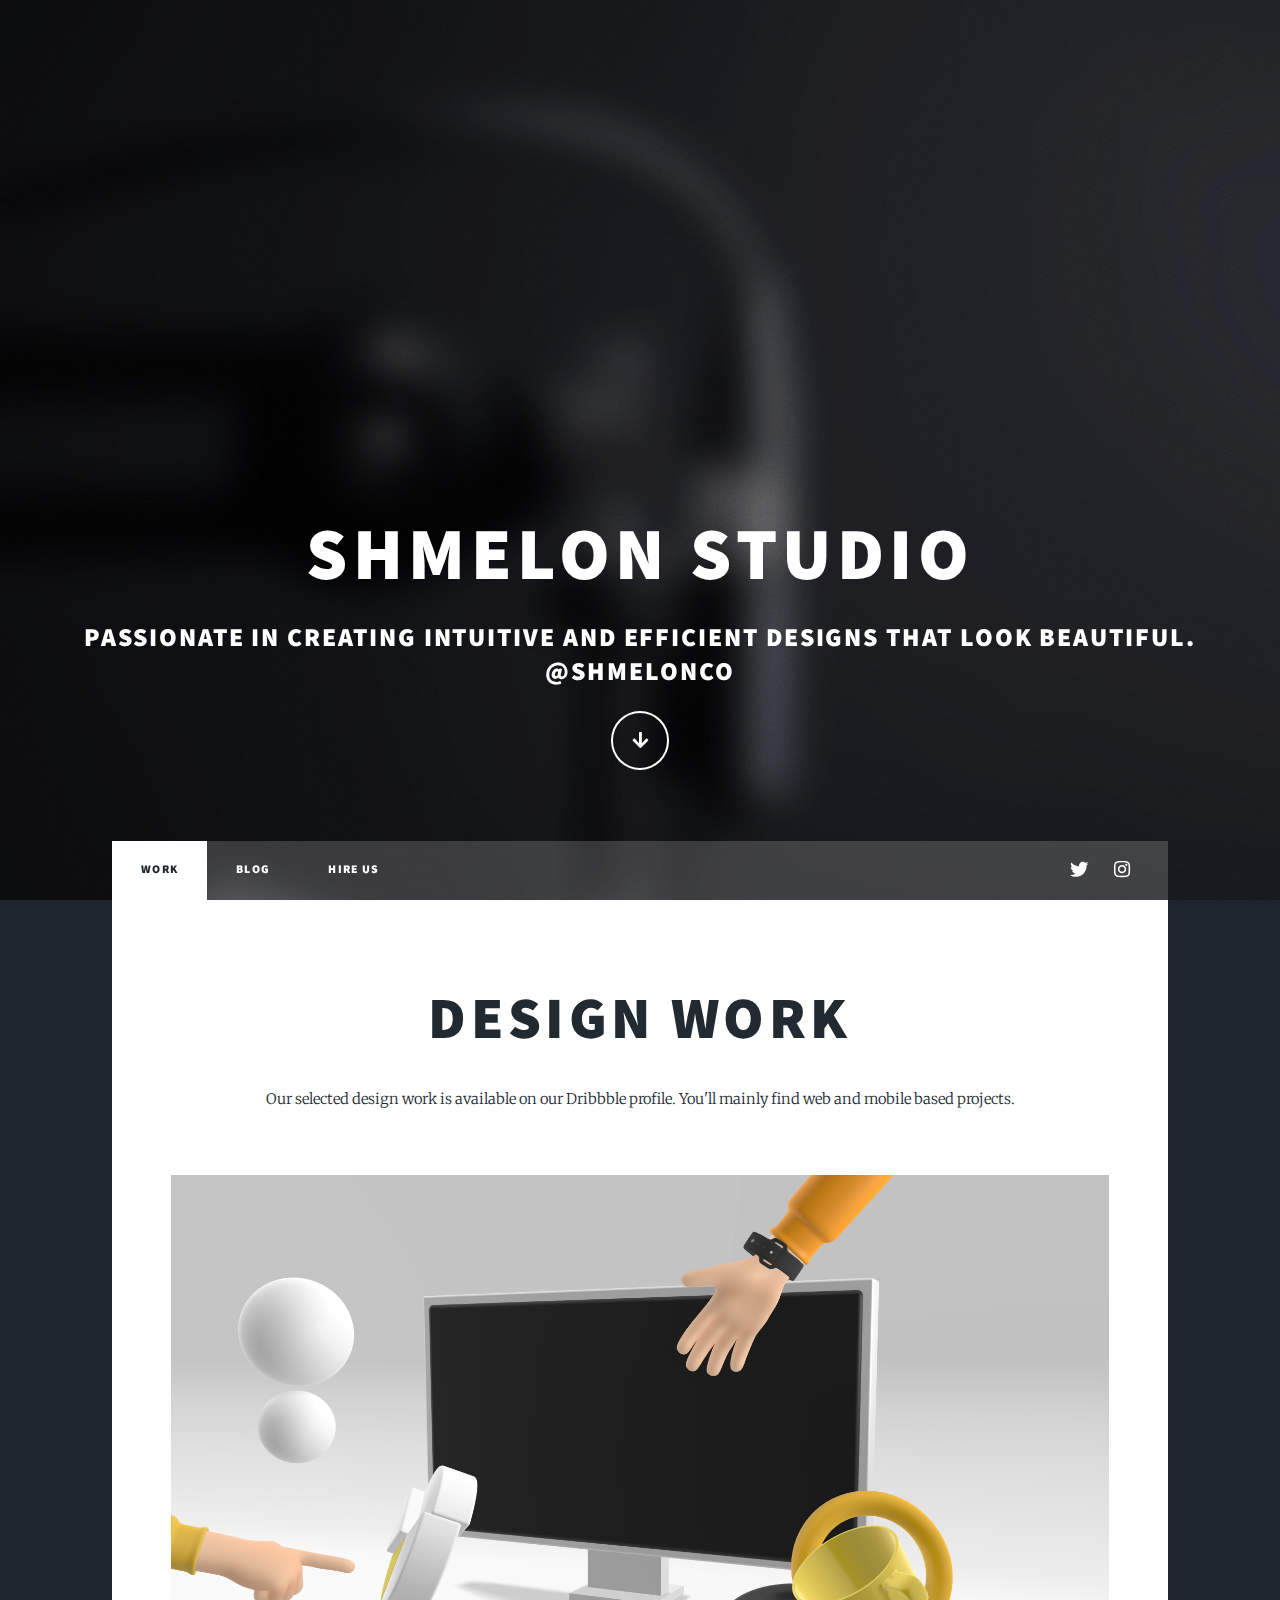
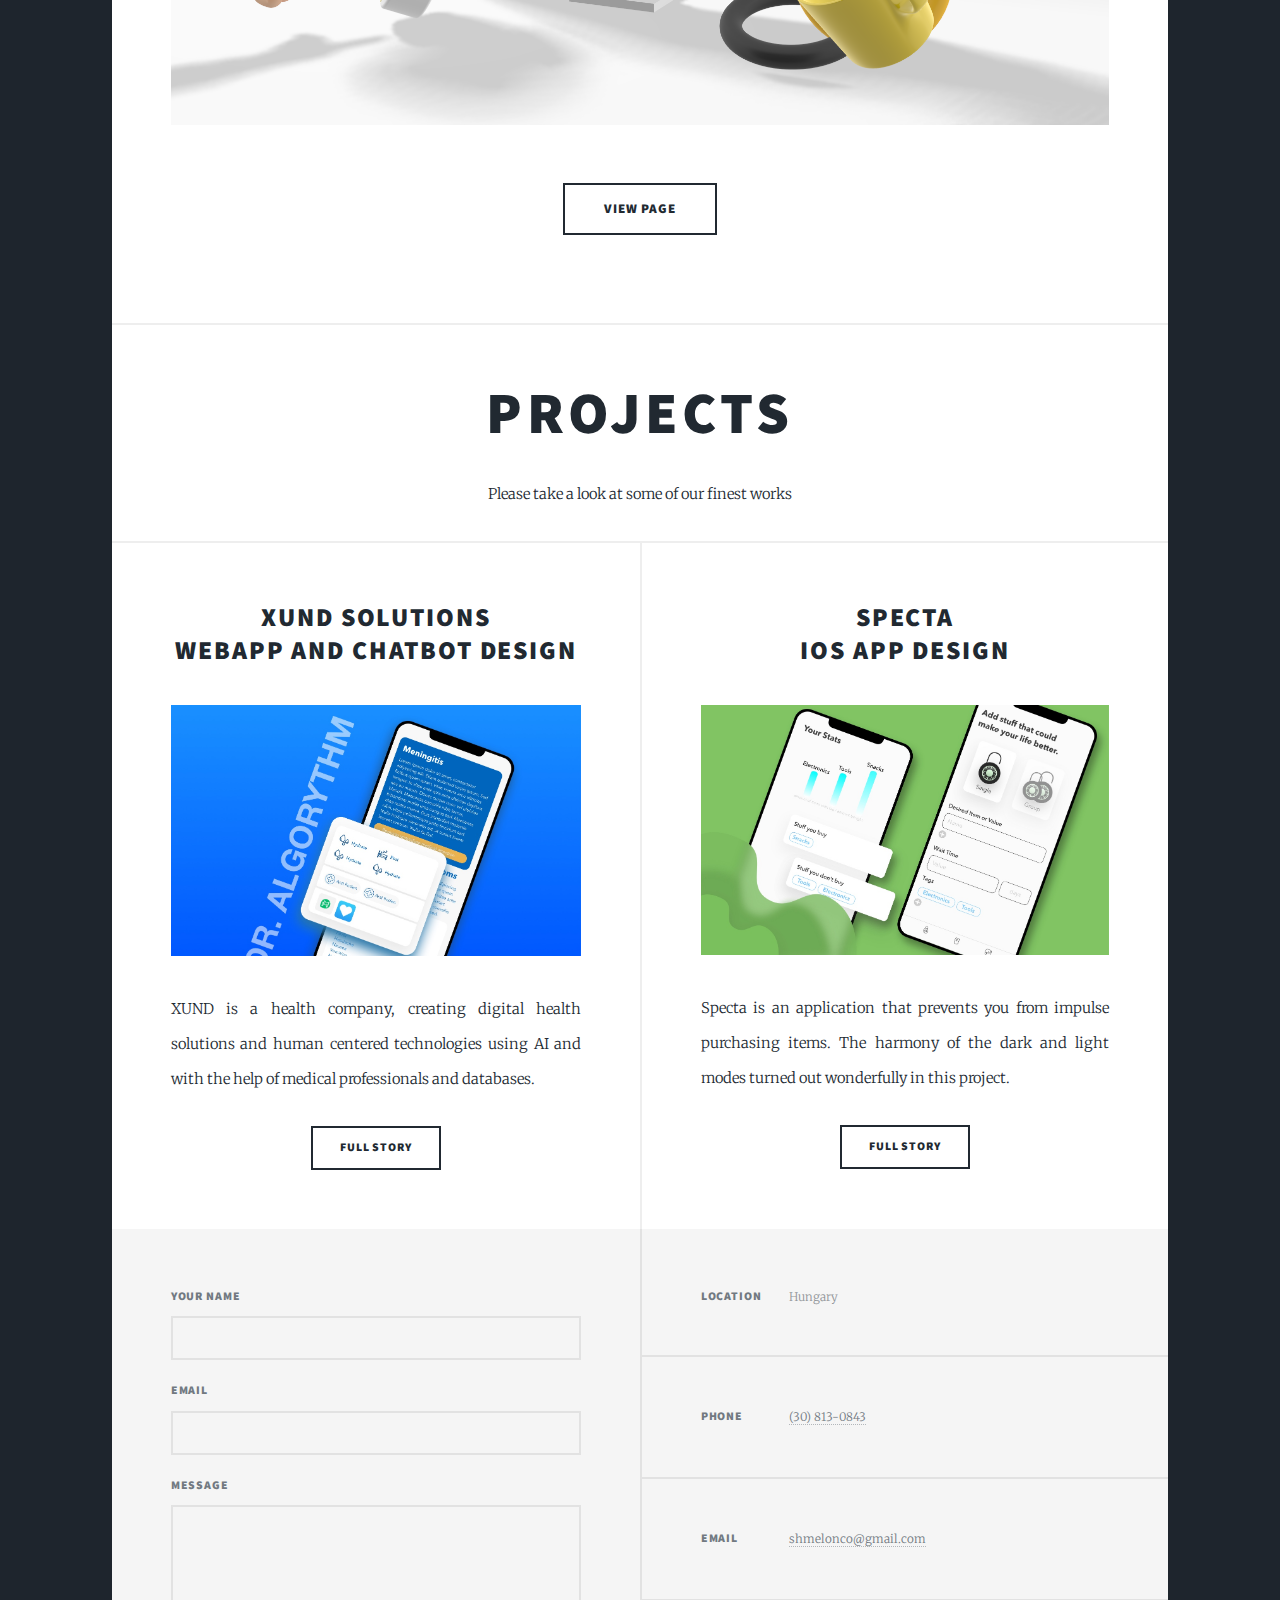
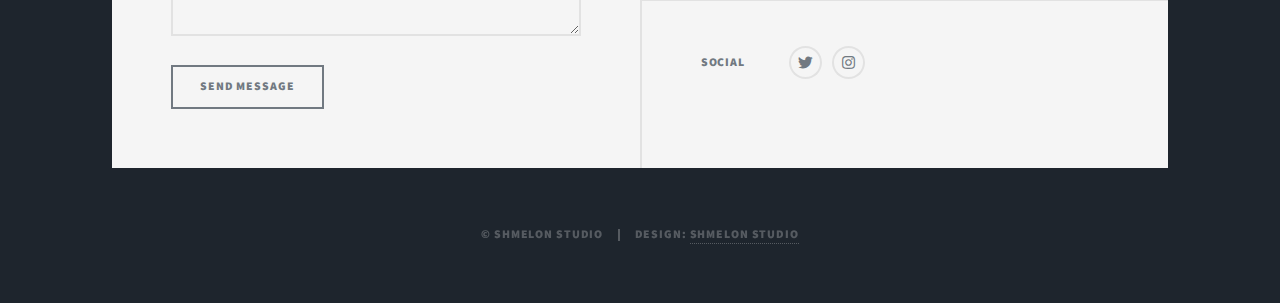
==== commit 32c7b595: "Add files via upload" ====
--- a/index.html
+++ b/index.html
@@ -5,7 +5,7 @@
 -->
 <html>
 	<head>
-		<title>Shmelon Co.</title>
+		<title>Shmelon Studio</title>
 		<meta charset="utf-8" />
 		<meta name="viewport" content="width=device-width, initial-scale=1, user-scalable=no" />
 		<link rel="stylesheet" href="assets/css/main.css" />
--- a/assets/css/main.css
+++ b/assets/css/main.css
@@ -3234,7 +3234,7 @@
 			width: 100%;
 			height: 100%;
 			background-color: #212931;
-			background-image: url("../../images/overlay.png"), linear-gradient(0deg, rgba(0, 0, 0, 0.1), rgba(0, 0, 0, 0.1)), url("../../images/grdbg.jpg");
+			background-image: url("../../images/overlay.png"), linear-gradient(0deg, rgba(0, 0, 0, 0.1), rgba(0, 0, 0, 0.1)), url("../../images/blurbg.jpg");
 			background-size: auto,								auto,														100% auto;
 			background-position: center,								center,														top center;
 			background-repeat: repeat,								no-repeat,													no-repeat;
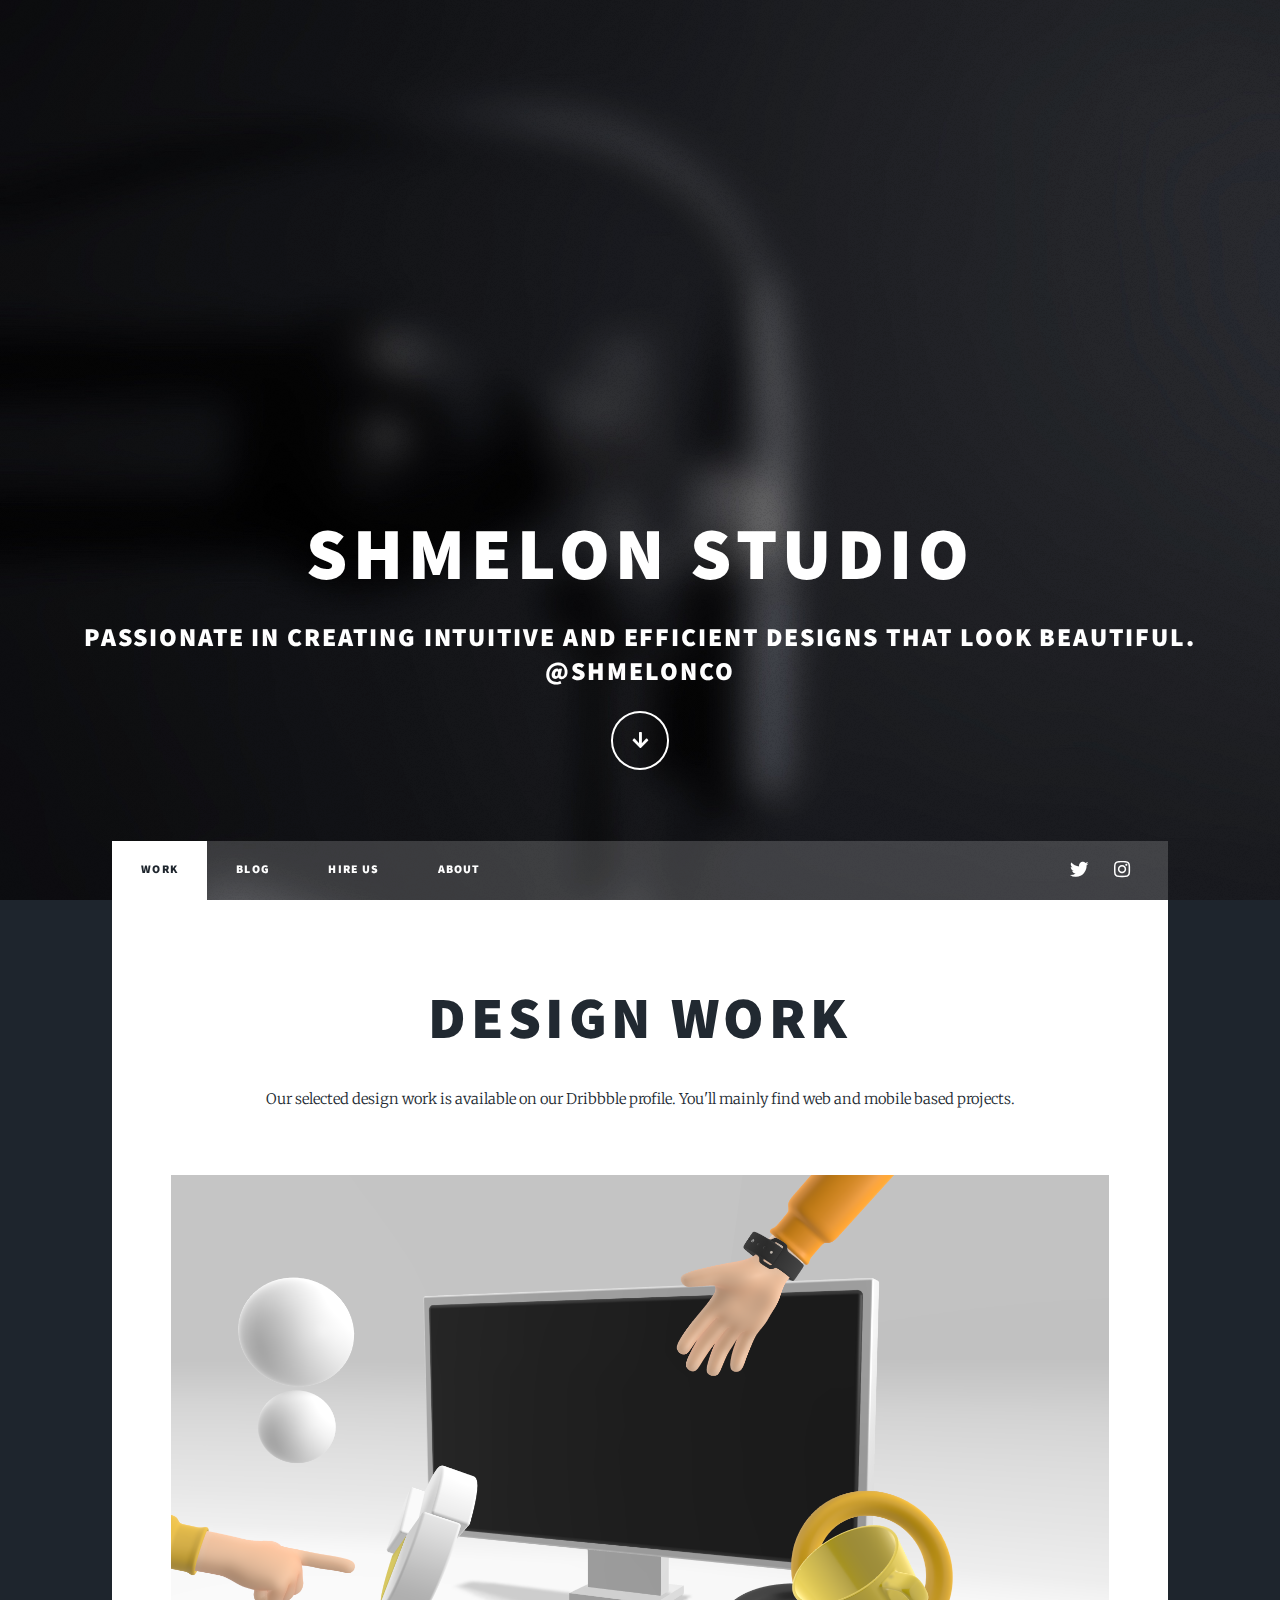
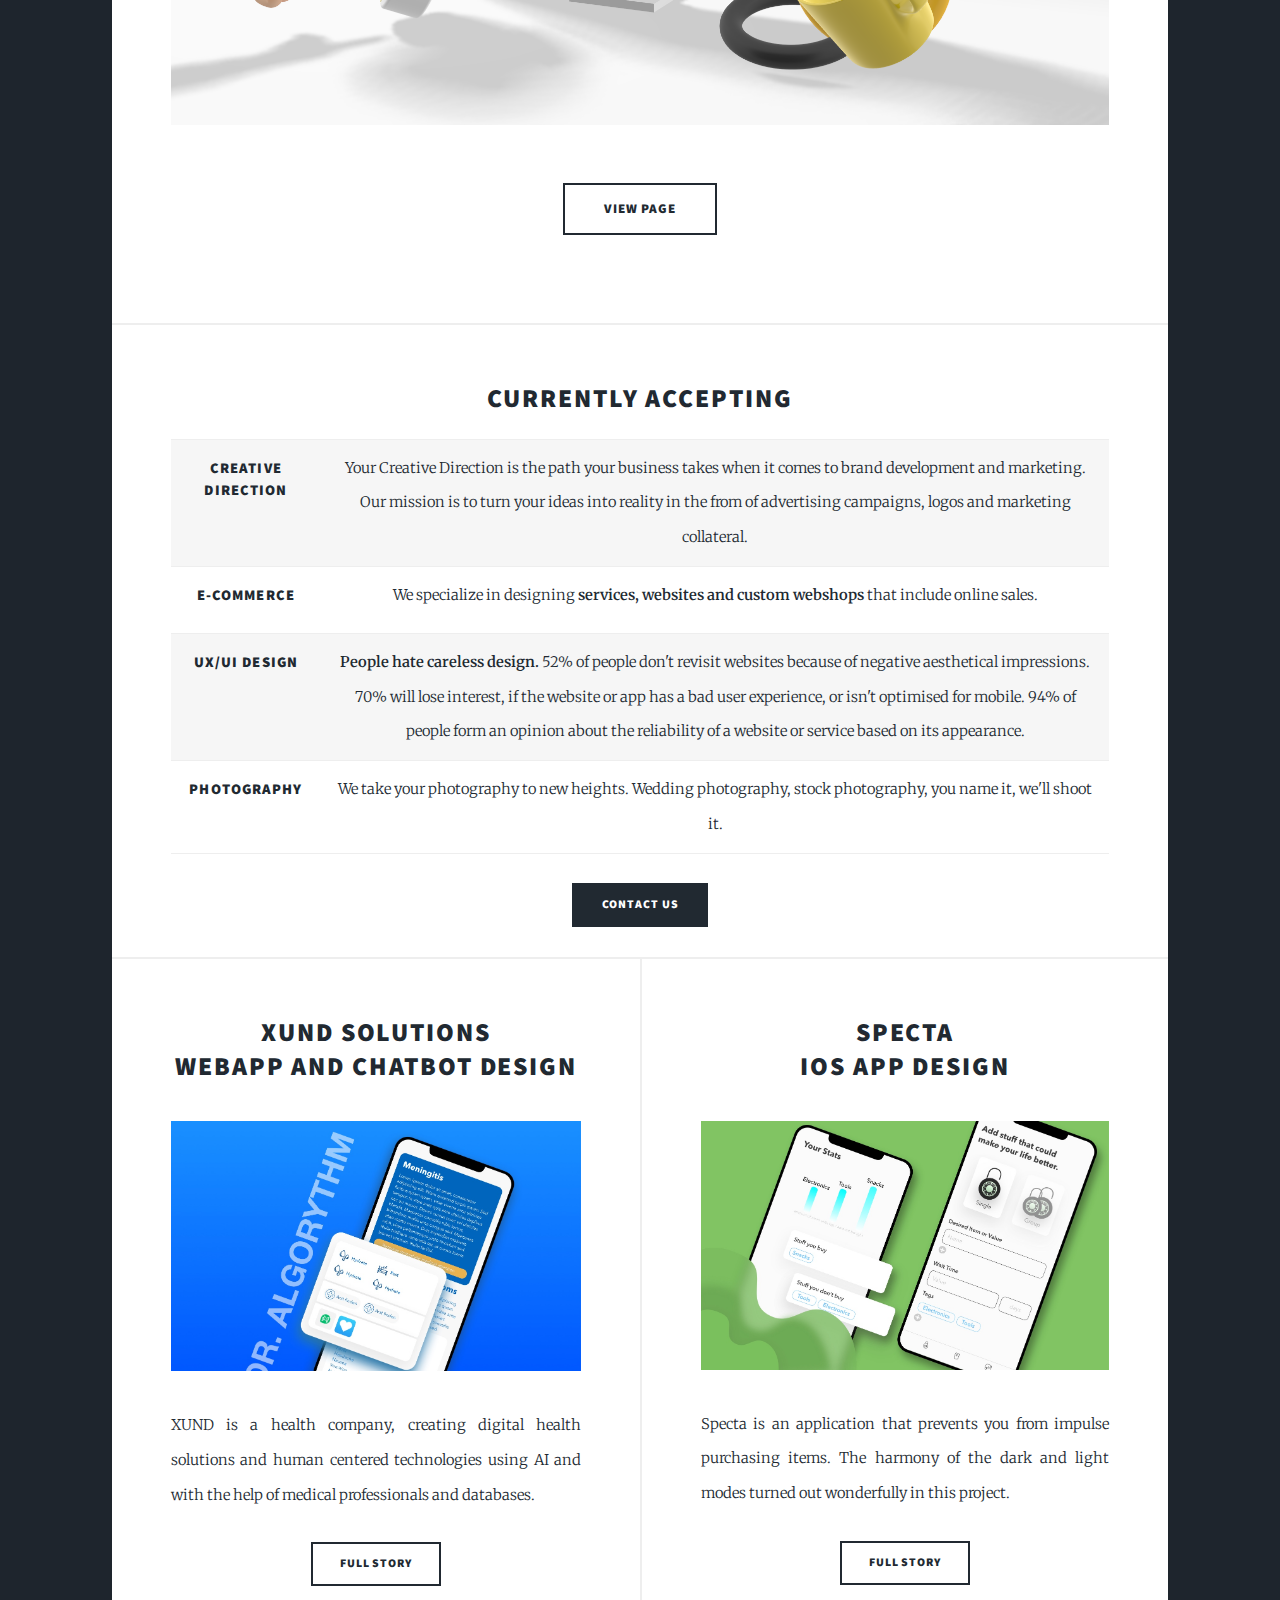
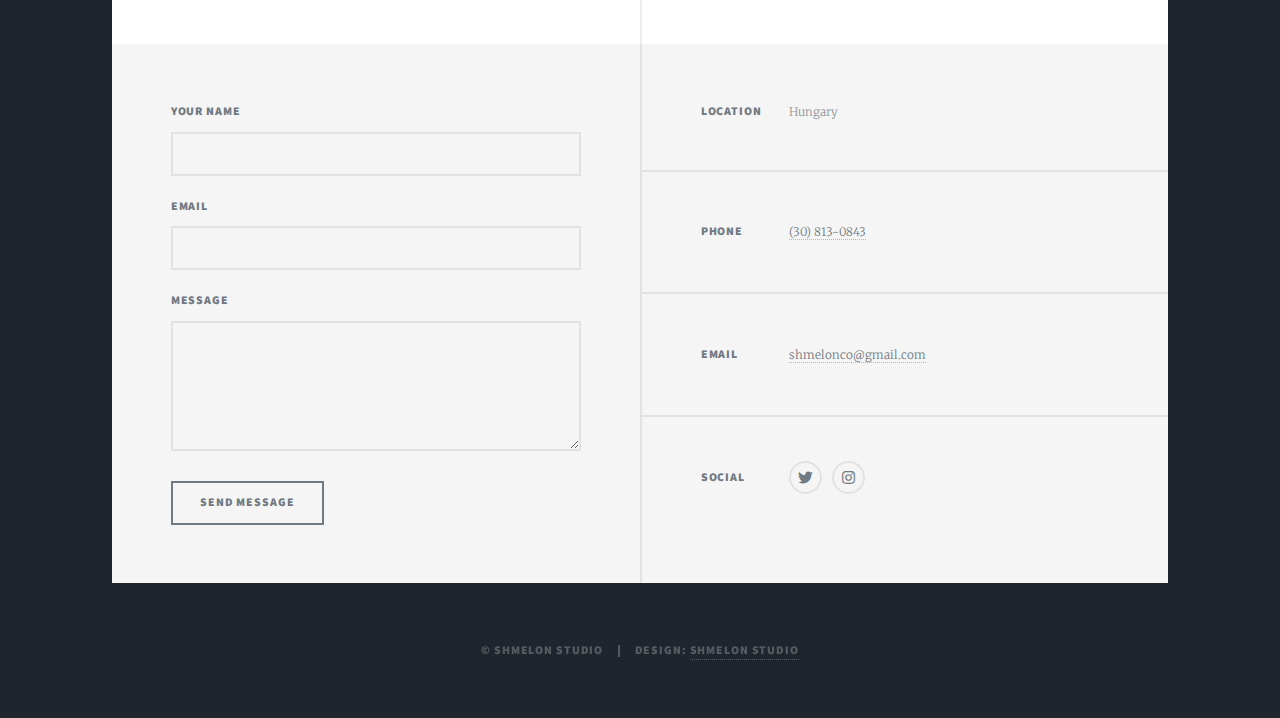
==== commit 34045c56: "Added images and gallery" ====
--- a/index.html
+++ b/index.html
@@ -36,6 +36,7 @@
 							<li class="active"><a href="index.html">Work</a></li>
 							<li><a href="generic.html">Blog</a></li>
 							<li><a href="elements.html">Hire us</a></li>
+							<li><a href="aboutus.html">About</a></li>
 						</ul>
 						<ul class="icons">
 							<li><a href="https://twitter.com/shmelonco" class="icon brands fa-twitter"><span class="label">Twitter</span></a></li>
@@ -60,8 +61,36 @@
 
 						<!-- Posts -->
 						<header class="major">
-							<h1>Projects</a></h1>
-							<h>Please take a look at some of our finest works</h>
+							<h2>Currently accepting</h2>
+							<div class="table-wrapper">
+								<table>
+									<thead > </thead>
+									<tbody>
+										<tr>
+											<td><h4>Creative Direction</h4></td>
+											<td>Your Creative Direction is the path your business takes when it comes to brand development and marketing. Our mission is to turn your ideas into reality in the from of advertising campaigns, logos and marketing collateral. </td>
+										</tr>
+										<tr>
+											<td><h4>E-Commerce</h4></td>
+											<td>We specialize in designing <b>services, websites and custom webshops</b> that include online sales.</td>
+										</tr>
+										<tr>
+											<td><h4>UX/UI design</h4></td>
+											<td> <b>People hate careless design.</b> 52% of people don't revisit websites because of negative aesthetical impressions. 70% will lose interest, if the website or app has a bad user experience, or isn't optimised for mobile. 94% of people form an opinion about the reliability of a website or service based on its appearance.</td>
+										</tr>
+										<tr>
+											<td><h4>Photography</h4></td>
+											<td>We take your photography to new heights. Wedding photography, stock photography, you name it, we'll shoot it.</td>
+										</tr>									
+									</tbody>
+								</table>
+							</div>
+							
+							<ul class="actions special">
+								<li><a href="elements.html" class="button primary">Contact Us
+
+								</a></li>								
+							</ul>
 						</header>
 
 							<section class="posts">
@@ -143,7 +172,7 @@
 
 				<!-- Copyright -->
 					<div id="copyright">
-						<ul><li>&copy; Shmelon Studio</li><li>Design: <a href="#">Shmelon Studio</a></li></ul>
+						<ul><li>&copy; Shmelon Studio</li><li>Design: <a href="tutorial.html">Shmelon Studio</a></li></ul>
 					</div>
 
 			</div>
